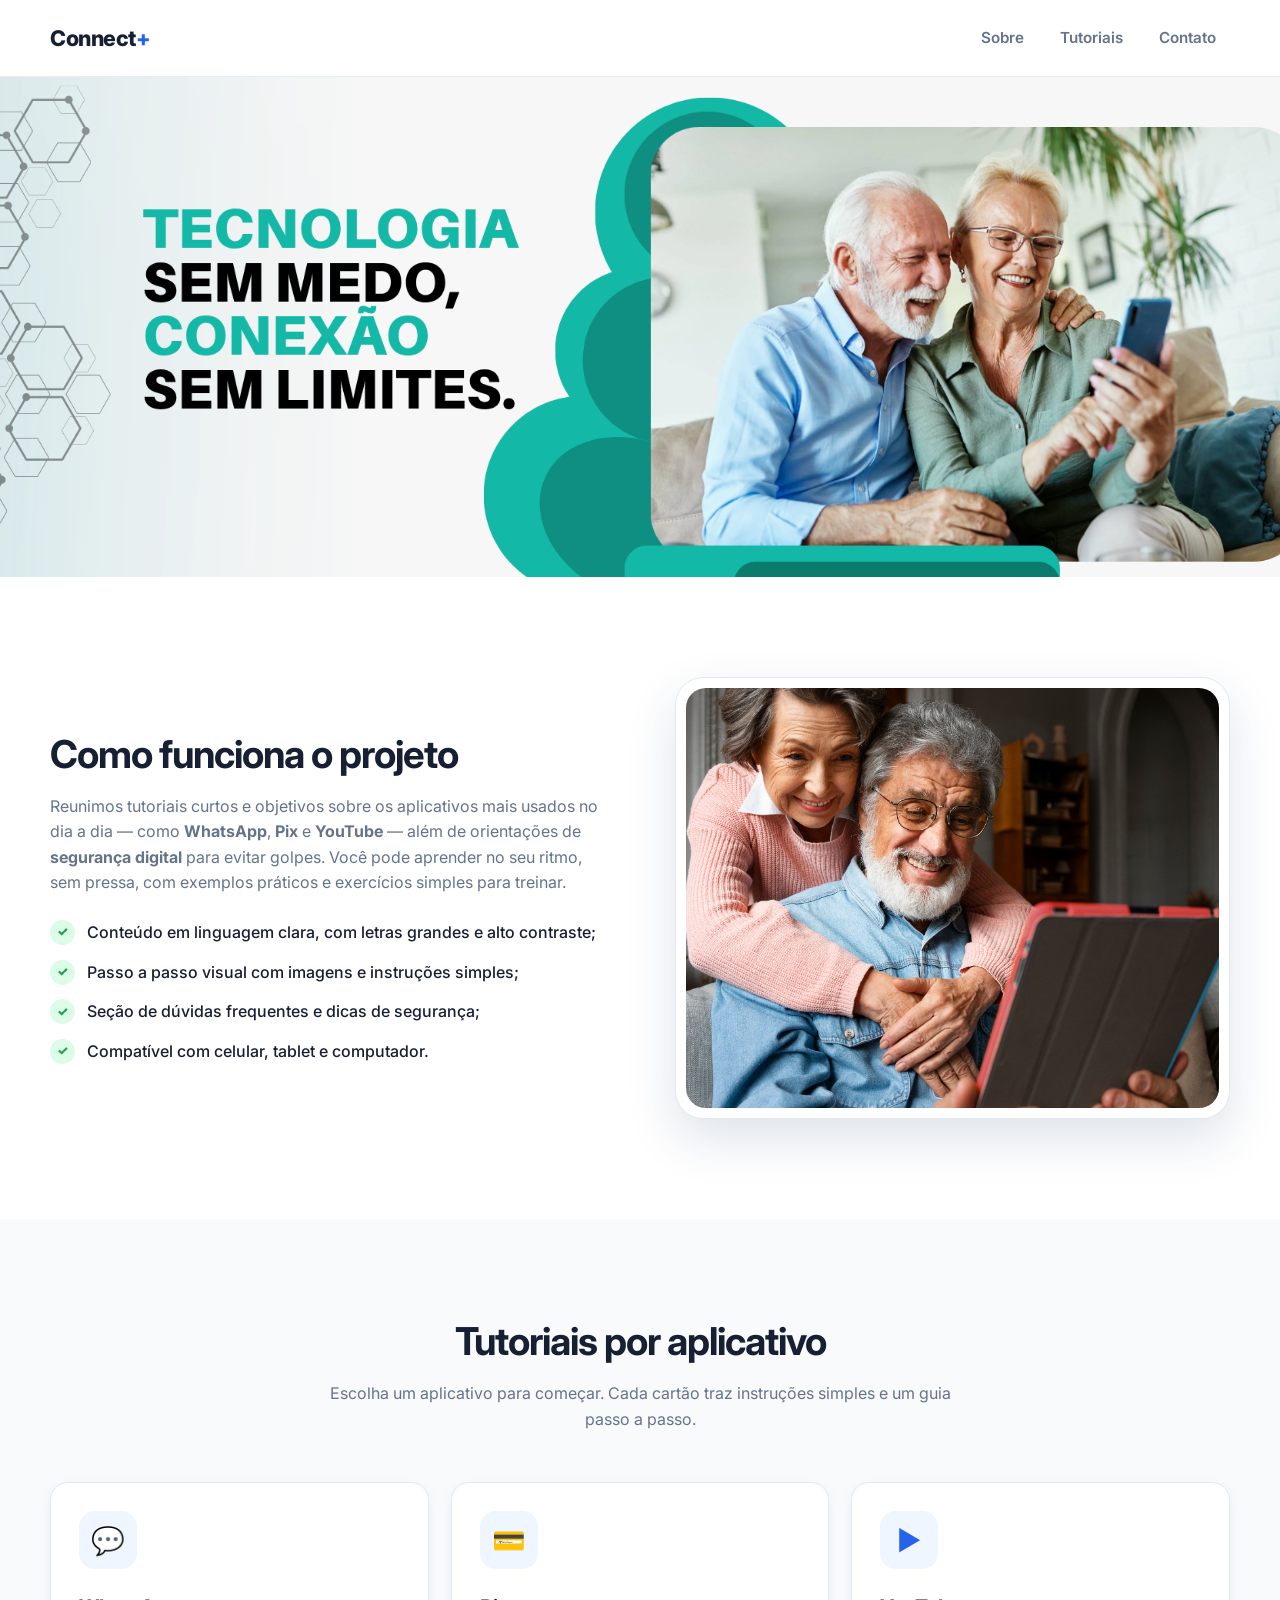
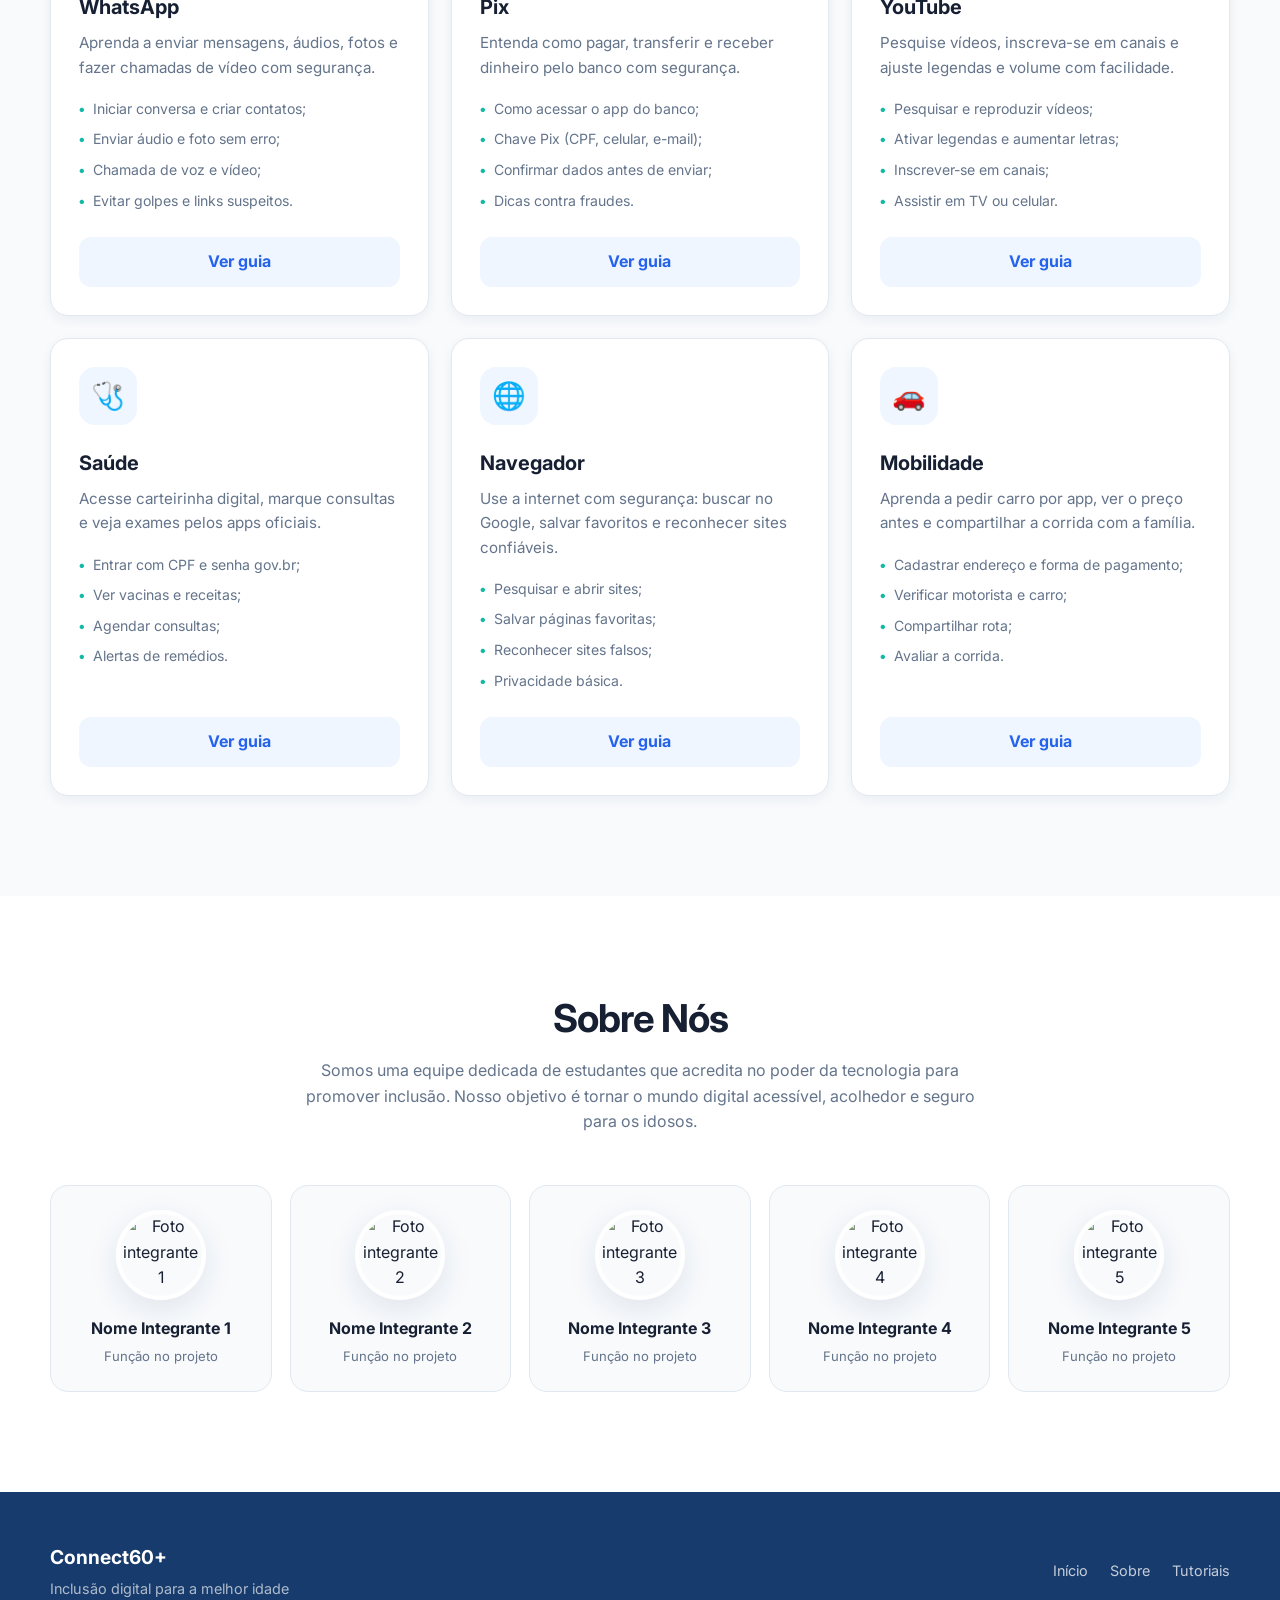
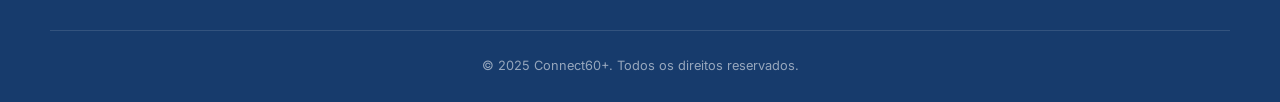
==== index.html @ a02b9f73 "salvandoooo" ====
<!DOCTYPE html>
<html lang="pt-br">
<head>
  <meta charset="utf-8" />
  <meta name="viewport" content="width=device-width, initial-scale=1" />
  <title>Connect+ | Inclusão para todos</title>
  <link rel="icon" href="IMG/logo.connect.svg" type="IMG/logo">
  <meta name="description" content="Connect60+ é uma plataforma de inclusão digital para idosos, com cursos e tutoriais simples sobre WhatsApp, Pix, YouTube, Saúde, Navegador e mais." />
  <link rel="preconnect" href="https://fonts.googleapis.com" />
  <link rel="preconnect" href="https://fonts.gstatic.com" crossorigin />
  <!-- Fonte legível e acolhedora -->
  <link href="https://fonts.googleapis.com/css2?family=Inter:wght@400;600;800&display=swap" rel="stylesheet" />
  <link rel="stylesheet" href="style.css" />
</head>
<body>
  <!-- Cabeçalho -->
  <header class="site-header" role="banner">
    <div class="container header__inner">
      <a class="brand" href="#" aria-label="Página inicial Connect+">
        <span class="brand__title">Connect<span class="brand__accent">+</span></span>
      </a>
      <nav class="nav" aria-label="principal">
        <ul class="nav__list">
          <li><a href="#sobre">Sobre</a></li>
          <li><a href="#cursos">Tutoriais</a></li>
          <li><a href="#contato">Contato</a></li>
        </ul>
      </nav>
    </div>
  </header>

  <!-- Hero / Título principal + subtítulo explicativo -->
  <section class="hero" id="inicio">

</section>

  <!-- Sobre / objetivo resumido -->
  <section class="about" id="sobre">
    <div class="container about__grid">
      <div class="about__text">
        <h2>Como funciona o projeto</h2>
        <p>
          Reunimos tutoriais curtos e objetivos sobre os aplicativos mais usados no dia a dia — como
          <strong>WhatsApp</strong>, <strong>Pix</strong> e <strong>YouTube</strong> — além de orientações de
          <strong>segurança digital</strong> para evitar golpes. Você pode aprender no seu ritmo, sem pressa,
          com exemplos práticos e exercícios simples para treinar.
        </p>
        <ul class="feature-list" role="list">
          <li>Conteúdo em linguagem clara, com letras grandes e alto contraste;</li>
          <li>Passo a passo visual com imagens e instruções simples;</li>
          <li>Seção de dúvidas frequentes e dicas de segurança;</li>
          <li>Compatível com celular, tablet e computador.</li>
        </ul>
      </div>

      <!-- Imagem de destaque (troque o src depois) -->
      <figure class="about__media">
        <img
          src="IMG/idosos.png"
          alt="Idosa sorrindo usando o celular, representando inclusão digital"
          width="640" height="420" loading="lazy"
        />
        <figcaption>Imagem ilustrativa.</figcaption>
      </figure>
    </div>
  </section>

  <!-- Cards de tutoriais -->
  <section class="cards" id="cursos" aria-labelledby="cards-title">
    <div class="container">
      <h2 id="cards-title">Tutoriais por aplicativo</h2>
      <p class="cards__intro">
        Escolha um aplicativo para começar. Cada cartão traz instruções simples e um guia passo a passo.
      </p>

      <div class="cards__grid">
        <!-- WhatsApp -->
        <article class="card" aria-labelledby="card-whats-title">
          <div class="card__icon" aria-hidden="true">💬</div>
          <h3 id="card-whats-title" class="card__title">WhatsApp</h3>
          <p class="card__text">
            Aprenda a enviar mensagens, áudios, fotos e fazer chamadas de vídeo com segurança.
          </p>
          <ul class="card__bullets" role="list">
            <li>Iniciar conversa e criar contatos;</li>
            <li>Enviar áudio e foto sem erro;</li>
            <li>Chamada de voz e vídeo;</li>
            <li>Evitar golpes e links suspeitos.</li>
          </ul>
          <a class="btn btn--card" href="tutoriais/whatsapp.html">Ver guia</a>
        </article>

        <!-- Pix -->
        <article class="card" aria-labelledby="card-pix-title">
          <div class="card__icon" aria-hidden="true">💳</div>
          <h3 id="card-pix-title" class="card__title">Pix</h3>
          <p class="card__text">
            Entenda como pagar, transferir e receber dinheiro pelo banco com segurança.
          </p>
          <ul class="card__bullets" role="list">
            <li>Como acessar o app do banco;</li>
            <li>Chave Pix (CPF, celular, e-mail);</li>
            <li>Confirmar dados antes de enviar;</li>
            <li>Dicas contra fraudes.</li>
          </ul>
          <a class="btn btn--card" href="tutoriais/pix.html">Ver guia</a>
        </article>

        <!-- YouTube -->
        <article class="card" aria-labelledby="card-yt-title">
          <div class="card__icon" aria-hidden="true">▶️</div>
          <h3 id="card-yt-title" class="card__title">YouTube</h3>
          <p class="card__text">
            Pesquise vídeos, inscreva-se em canais e ajuste legendas e volume com facilidade.
          </p>
          <ul class="card__bullets" role="list">
            <li>Pesquisar e reproduzir vídeos;</li>
            <li>Ativar legendas e aumentar letras;</li>
            <li>Inscrever-se em canais;</li>
            <li>Assistir em TV ou celular.</li>
          </ul>
          <a class="btn btn--card" href="tutoriais/youtube.html">Ver guia</a>
        </article>

        <!-- Saúde (ex.: app do SUS) -->
        <article class="card" aria-labelledby="card-saude-title">
          <div class="card__icon" aria-hidden="true">🩺</div>
          <h3 id="card-saude-title" class="card__title">Saúde</h3>
          <p class="card__text">
            Acesse carteirinha digital, marque consultas e veja exames pelos apps oficiais.
          </p>
          <ul class="card__bullets" role="list">
            <li>Entrar com CPF e senha gov.br;</li>
            <li>Ver vacinas e receitas;</li>
            <li>Agendar consultas;</li>
            <li>Alertas de remédios.</li>
          </ul>
          <a class="btn btn--card" href="tutoriais/saude.html">Ver guia</a>
        </article>

        <!-- Navegador (Chrome) -->
        <article class="card" aria-labelledby="card-web-title">
          <div class="card__icon" aria-hidden="true">🌐</div>
          <h3 id="card-web-title" class="card__title">Navegador</h3>
          <p class="card__text">
            Use a internet com segurança: buscar no Google, salvar favoritos e reconhecer sites confiáveis.
          </p>
          <ul class="card__bullets" role="list">
            <li>Pesquisar e abrir sites;</li>
            <li>Salvar páginas favoritas;</li>
            <li>Reconhecer sites falsos;</li>
            <li>Privacidade básica.</li>
          </ul>
          <a class="btn btn--card" href="tutoriais/navegador.html">Ver guia</a>
        </article>

        <!-- Uber / Mobilidade -->
        <article class="card" aria-labelledby="card-uber-title">
          <div class="card__icon" aria-hidden="true">🚗</div>
          <h3 id="card-uber-title" class="card__title">Mobilidade</h3>
          <p class="card__text">
            Aprenda a pedir carro por app, ver o preço antes e compartilhar a corrida com a família.
          </p>
          <ul class="card__bullets" role="list">
            <li>Cadastrar endereço e forma de pagamento;</li>
            <li>Verificar motorista e carro;</li>
            <li>Compartilhar rota;</li>
            <li>Avaliar a corrida.</li>
          </ul>
          <a class="btn btn--card" href="tutoriais/uber.html">Ver guia</a>
        </article>
      </div>
    </div>
  </section>
    <!-- Seção Sobre Nós -->
  <section class="team" id="sobre-nos" aria-labelledby="team-title">
    <div class="container">
      <h2 id="team-title">Sobre Nós</h2>
      <p class="team__intro">
        Somos uma equipe dedicada de estudantes que acredita no poder da tecnologia para promover inclusão. 
        Nosso objetivo é tornar o mundo digital acessível, acolhedor e seguro para os idosos.
      </p>

      <div class="team__grid">
        <!-- Card integrante 1 -->
        <article class="team-card">
          <div class="team-card__img">
            <img src="assets/integrante1.jpg" alt="Foto integrante 1" />
          </div>
          <h3 class="team-card__name">Nome Integrante 1</h3>
          <p class="team-card__role">Função no projeto</p>
        </article>

        <!-- Card integrante 2 -->
        <article class="team-card">
          <div class="team-card__img">
            <img src="assets/integrante2.jpg" alt="Foto integrante 2" />
          </div>
          <h3 class="team-card__name">Nome Integrante 2</h3>
          <p class="team-card__role">Função no projeto</p>
        </article>

        <!-- Card integrante 3 -->
        <article class="team-card">
          <div class="team-card__img">
            <img src="assets/integrante3.jpg" alt="Foto integrante 3" />
          </div>
          <h3 class="team-card__name">Nome Integrante 3</h3>
          <p class="team-card__role">Função no projeto</p>
        </article>

        <!-- Card integrante 4 -->
        <article class="team-card">
          <div class="team-card__img">
            <img src="assets/integrante4.jpg" alt="Foto integrante 4" />
          </div>
          <h3 class="team-card__name">Nome Integrante 4</h3>
          <p class="team-card__role">Função no projeto</p>
        </article>

        <!-- Card integrante 5 -->
        <article class="team-card">
          <div class="team-card__img">
            <img src="assets/integrante5.jpg" alt="Foto integrante 5" />
          </div>
          <h3 class="team-card__name">Nome Integrante 5</h3>
          <p class="team-card__role">Função no projeto</p>
        </article>
      </div>
    </div>
  </section>

  <!-- Rodapé -->
  <footer class="site-footer" id="contato">
    <div class="container footer__inner">
      <div class="footer__brand">
        <strong>Connect60+</strong>
        <span class="footer__tagline">Inclusão digital para a melhor idade</span>
      </div>
      <div class="footer__links">
        <a href="#inicio">Início</a>
        <a href="#sobre">Sobre</a>
        <a href="#cursos">Tutoriais</a>
      </div>
      <p class="footer__copy">© 2025 Connect60+. Todos os direitos reservados.</p>
    </div>
  </footer>
</body>
</html>
---- style.css ----
/* =========================================================
   CONNECT+ — IDENTIDADE VISUAL
   ========================================================= */

@import url('https://fonts.googleapis.com/css2?family=Inter:wght@400;500;600;700;800&display=swap');

:root {
    /* CORES DA MARCA */
    --primary: #2563EB;
    --primary-dark: #173B6C;
    --primary-light: #EFF6FF;

    --secondary: #14B8A6;
    --accent: #FBBF24;

    /* TEXTOS */
    --text: #172033;
    --text-light: #64748B;
    --text-white: #FFFFFF;

    /* FUNDOS */
    --background: #F8FAFC;
    --white: #FFFFFF;

    /* BORDAS */
    --border: #E2E8F0;

    /* EFEITOS */
    --shadow-sm: 0 4px 12px rgba(23, 59, 108, 0.06);
    --shadow: 0 10px 30px rgba(23, 59, 108, 0.10);
    --shadow-lg: 0 20px 50px rgba(23, 59, 108, 0.14);

    /* ARREDONDAMENTO */
    --radius-sm: 10px;
    --radius: 18px;
    --radius-lg: 28px;

    --container: 1180px;
}

/* =========================================================
   RESET
   ========================================================= */

* {
    margin: 0;
    padding: 0;
    box-sizing: border-box;
}

html {
    scroll-behavior: smooth;
}

body {
    font-family: "Inter", sans-serif;
    background: var(--background);
    color: var(--text);
    line-height: 1.6;
}

img {
    max-width: 100%;
    display: block;
}

a {
    text-decoration: none;
    color: inherit;
}

button,
a {
    -webkit-tap-highlight-color: transparent;
}

.container {
    width: min(100% - 40px, var(--container));
    margin-inline: auto;
}

/* =========================================================
   HEADER
   ========================================================= */

.site-header {
    position: sticky;
    top: 0;
    z-index: 100;

    background: rgba(255, 255, 255, 0.92);
    backdrop-filter: blur(14px);

    border-bottom: 1px solid rgba(226, 232, 240, 0.8);
}

.header__inner {
    min-height: 76px;

    display: flex;
    align-items: center;
    justify-content: space-between;

    gap: 30px;
}

/* LOGO */

.brand {
    display: flex;
    align-items: center;
    gap: 10px;
}

.brand__icon {
    width: 42px;
    height: 42px;

    display: grid;
    place-items: center;

    border-radius: 12px;

    background: var(--primary);
    color: white;

    font-size: 24px;
    font-weight: 800;

    box-shadow: 0 6px 16px rgba(37, 99, 235, 0.25);
}

.brand__title {
    font-size: 1.35rem;
    font-weight: 800;
    letter-spacing: -0.5px;
}

.brand__accent {
    color: var(--primary);
}

/* NAV */

.nav__list {
    display: flex;
    align-items: center;
    gap: 8px;

    list-style: none;
}

.nav__list a {
    display: block;

    padding: 9px 14px;

    border-radius: 10px;

    color: var(--text-light);

    font-size: 0.95rem;
    font-weight: 600;

    transition: 0.2s ease;
}

.nav__list a:hover {
    color: var(--primary);
    background: var(--primary-light);
}

/* =========================================================
   HERO
   ========================================================= */

.hero {
    width: 100%;
    min-height: 500px;

    background-image: url("IMG/banner.png");
    background-size: cover;
    background-position: center;
    background-repeat: no-repeat;

    display: flex;
    align-items: center;
}


/* =========================================================
   BOTÕES
   ========================================================= */

.btn {
    display: inline-flex;
    align-items: center;
    justify-content: center;

    min-height: 50px;

    padding: 0 22px;

    border-radius: 12px;

    font-weight: 700;

    transition: 0.2s ease;
}

.btn--primary {
    background: var(--primary);
    color: white;

    box-shadow: 0 8px 18px rgba(37, 99, 235, 0.22);
}

.btn--primary:hover {
    background: #1D4ED8;

    transform: translateY(-2px);

    box-shadow: 0 12px 24px rgba(37, 99, 235, 0.28);
}

.btn--ghost {
    background: white;

    color: var(--primary);

    border: 1px solid var(--border);
}

.btn--ghost:hover {
    border-color: var(--primary);

    background: var(--primary-light);
}

/* =========================================================
   SOBRE
   ========================================================= */

.about {
    padding: 100px 0;
    background: white;
}

.about__grid {
    display: grid;

    grid-template-columns: 1fr 1fr;

    gap: 70px;

    align-items: center;
}

.about__text h2,
.cards h2,
.team h2 {
    font-size: clamp(1.9rem, 3vw, 2.7rem);

    line-height: 1.15;

    letter-spacing: -1px;

    margin-bottom: 18px;
}

.about__text p {
    color: var(--text-light);

    font-size: 1rem;

    margin-bottom: 24px;
}

.feature-list {
    list-style: none;

    display: grid;

    gap: 14px;
}

.feature-list li {
    display: flex;
    align-items: flex-start;
    gap: 12px;

    color: var(--text);

    font-weight: 500;
}

.feature-list li::before {
    content: "✓";

    flex-shrink: 0;

    width: 25px;
    height: 25px;

    display: grid;
    place-items: center;

    border-radius: 50%;

    background: #DCFCE7;
    color: #16A34A;

    font-size: 0.8rem;
    font-weight: 800;
}

/* IMAGEM */

.about__media {
    position: relative;

    padding: 10px;

    background: white;

    border: 1px solid var(--border);

    border-radius: var(--radius-lg);

    box-shadow: var(--shadow-lg);
}

.about__media img {
    width: 100%;

    aspect-ratio: 4 / 3;

    object-fit: cover;

    border-radius: 20px;
}

.about__media figcaption {
    display: none;
}

/* =========================================================
   TUTORIAIS
   ========================================================= */

.cards {
    padding: 100px 0;

    background: var(--background);
}

.cards > .container > h2 {
    text-align: center;
}

.cards__intro {
    max-width: 650px;

    margin: 0 auto 50px;

    text-align: center;

    color: var(--text-light);
}

/* GRID */

.cards__grid {
    display: grid;

    grid-template-columns: repeat(3, 1fr);

    gap: 22px;
}

/* CARD */

.card {
    position: relative;

    display: flex;
    flex-direction: column;

    padding: 28px;

    min-height: 350px;

    background: white;

    border: 1px solid var(--border);

    border-radius: var(--radius);

    box-shadow: var(--shadow-sm);

    transition: 0.25s ease;
}

.card:hover {
    transform: translateY(-6px);

    box-shadow: var(--shadow);
}

/* ÍCONE */

.card__icon {
    width: 58px;
    height: 58px;

    display: grid;
    place-items: center;

    margin-bottom: 22px;

    border-radius: 16px;

    background: var(--primary-light);

    color: var(--primary);

    font-size: 27px;
}

/* TÍTULO */

.card__title {
    margin-bottom: 8px;

    font-size: 1.25rem;
}

/* TEXTO */

.card__text {
    color: var(--text-light);

    font-size: 0.95rem;

    margin-bottom: 18px;
}

/* LISTA */

.card__bullets {
    list-style: none;

    display: grid;

    gap: 8px;

    margin-bottom: 25px;

    color: var(--text-light);

    font-size: 0.88rem;
}

.card__bullets li::before {
    content: "•";

    color: var(--secondary);

    font-weight: 900;

    margin-right: 8px;
}

/* BOTÃO CARD */

.btn--card {
    margin-top: auto;

    width: 100%;

    background: var(--primary-light);

    color: var(--primary);

    border: 1px solid transparent;
}

.btn--card:hover {
    background: var(--primary);

    color: white;
}

/* =========================================================
   SOBRE NÓS
   ========================================================= */

.team {
    padding: 100px 0;

    background: white;
}

.team h2 {
    text-align: center;
}

.team__intro {
    max-width: 700px;

    margin: 0 auto 50px;

    text-align: center;

    color: var(--text-light);
}

.team__grid {
    display: grid;

    grid-template-columns: repeat(5, 1fr);

    gap: 18px;
}

.team-card {
    padding: 24px 16px;

    text-align: center;

    background: var(--background);

    border: 1px solid var(--border);

    border-radius: var(--radius);

    transition: 0.2s ease;
}

.team-card:hover {
    transform: translateY(-4px);

    background: white;

    box-shadow: var(--shadow);
}

.team-card__img {
    width: 90px;
    height: 90px;

    margin: 0 auto 16px;

    border-radius: 50%;

    overflow: hidden;

    border: 4px solid white;

    box-shadow: var(--shadow);
}

.team-card__img img {
    width: 100%;
    height: 100%;

    object-fit: cover;
}

.team-card__name {
    font-size: 1rem;

    margin-bottom: 4px;
}

.team-card__role {
    color: var(--text-light);

    font-size: 0.82rem;
}

/* =========================================================
   FOOTER
   ========================================================= */

.site-footer {
    background: var(--primary-dark);

    color: white;

    padding: 50px 0 25px;
}

.footer__inner {
    display: grid;

    grid-template-columns: 1fr auto;

    gap: 30px;
}

.footer__brand {
    font-size: 1.2rem;
}

.footer__tagline {
    display: block;

    margin-top: 5px;

    color: rgba(255,255,255,0.65);

    font-size: 0.9rem;
}

.footer__links {
    display: flex;

    gap: 22px;

    align-items: center;
}

.footer__links a {
    color: rgba(255,255,255,0.75);

    font-size: 0.9rem;

    transition: 0.2s;
}

.footer__links a:hover {
    color: white;
}

.footer__copy {
    grid-column: 1 / -1;

    padding-top: 25px;

    border-top: 1px solid rgba(255,255,255,0.12);

    text-align: center;

    color: rgba(255,255,255,0.55);

    font-size: 0.8rem;
}

/* =========================================================
   RESPONSIVIDADE
   ========================================================= */

@media (max-width: 900px) {

    .cards__grid {
        grid-template-columns: repeat(2, 1fr);
    }

    .team__grid {
        grid-template-columns: repeat(3, 1fr);
    }

    .about__grid {
        grid-template-columns: 1fr;

        gap: 40px;
    }
}

@media (max-width: 650px) {

    .container {
        width: min(100% - 28px, var(--container));
    }

    .header__inner {
        min-height: 68px;
    }

    .nav__list {
        gap: 0;
    }

    .nav__list a {
        padding: 8px;
        font-size: 0.8rem;
    }

    .hero {
        padding: 70px 0 80px;
    }

    .hero__title {
        font-size: 2.5rem;
        letter-spacing: -1.5px;
    }

    .hero__subtitle {
        font-size: 1rem;
    }

    .cards__grid {
        grid-template-columns: 1fr;
    }

    .team__grid {
        grid-template-columns: repeat(2, 1fr);
    }

    .footer__inner {
        grid-template-columns: 1fr;

        text-align: center;
    }

    .footer__links {
        justify-content: center;
    }
}

@media (max-width: 420px) {

    .brand__title {
        font-size: 1.1rem;
    }

    .brand__icon {
        width: 36px;
        height: 36px;
    }

    .nav__list a {
        padding-inline: 5px;
    }

    .hero__title {
        font-size: 2.15rem;
    }

    .hero__cta {
        flex-direction: column;
    }

    .btn {
        width: 100%;
    }
}
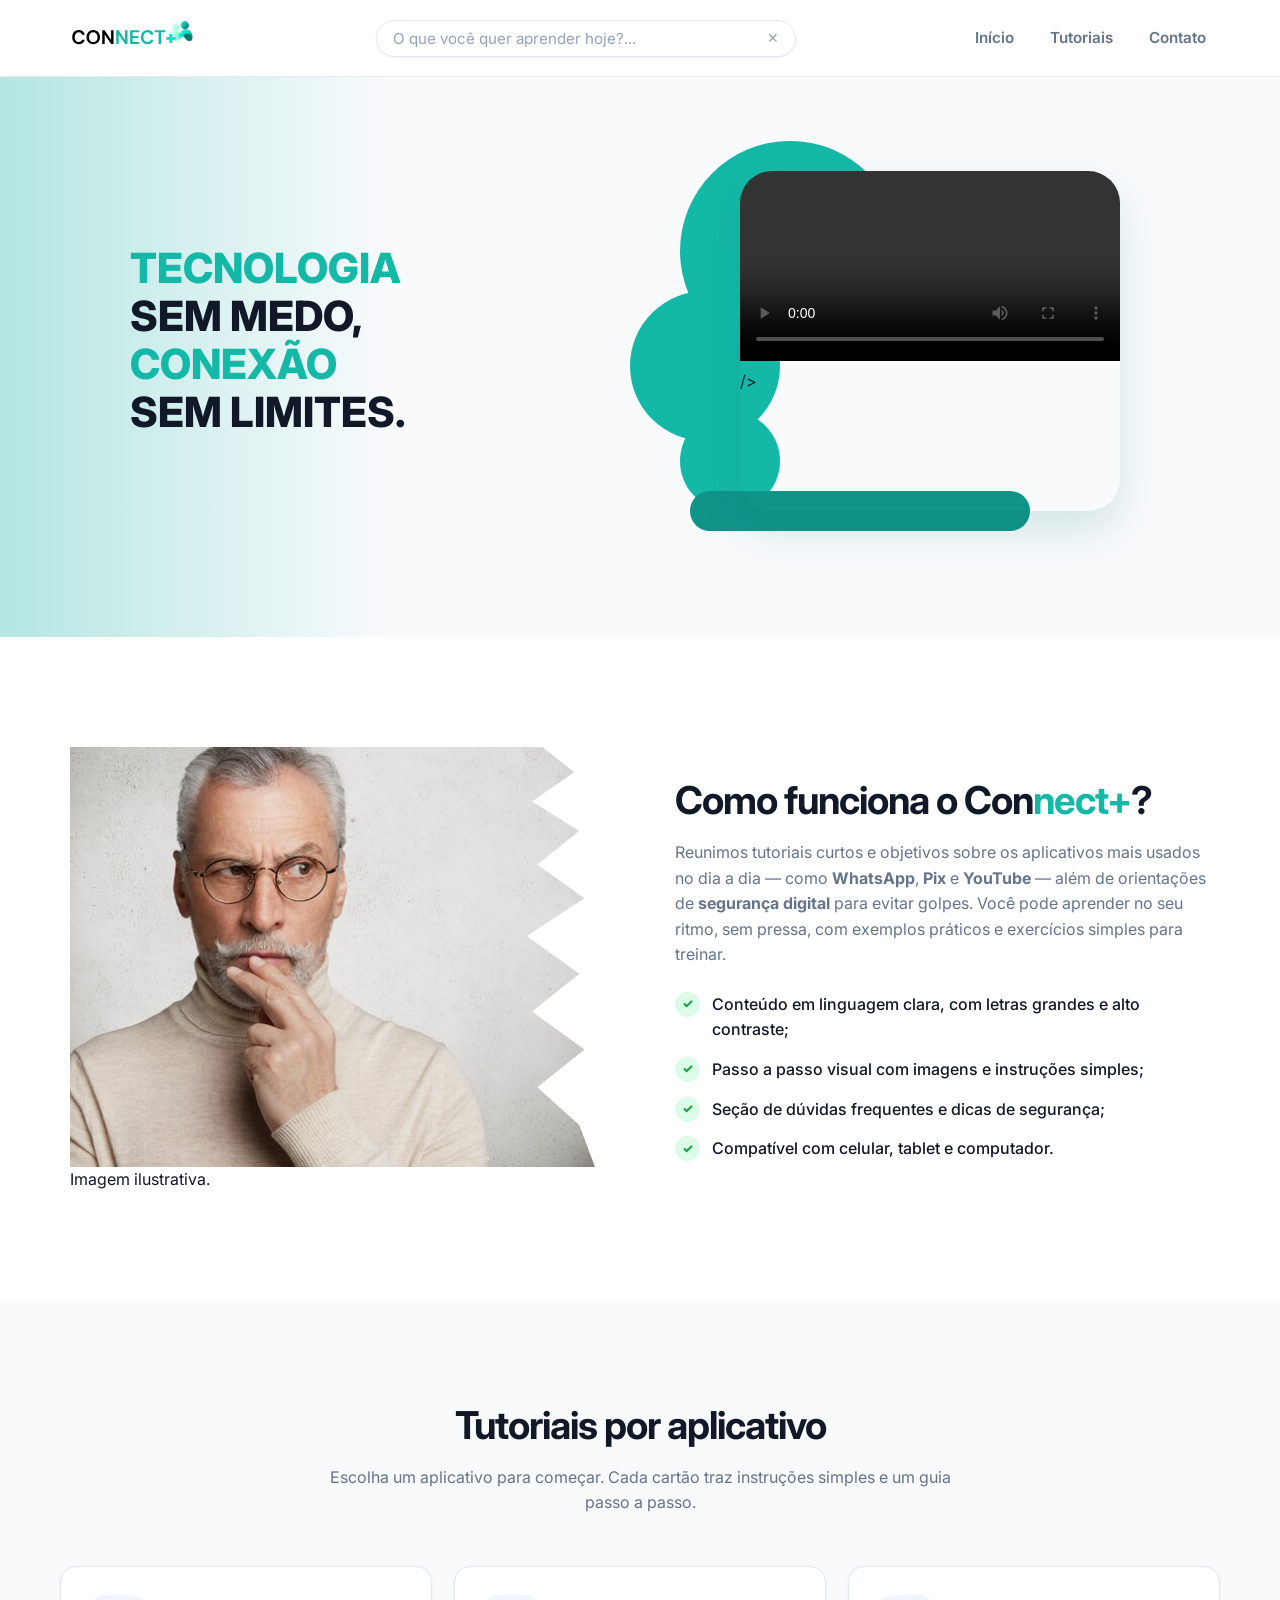
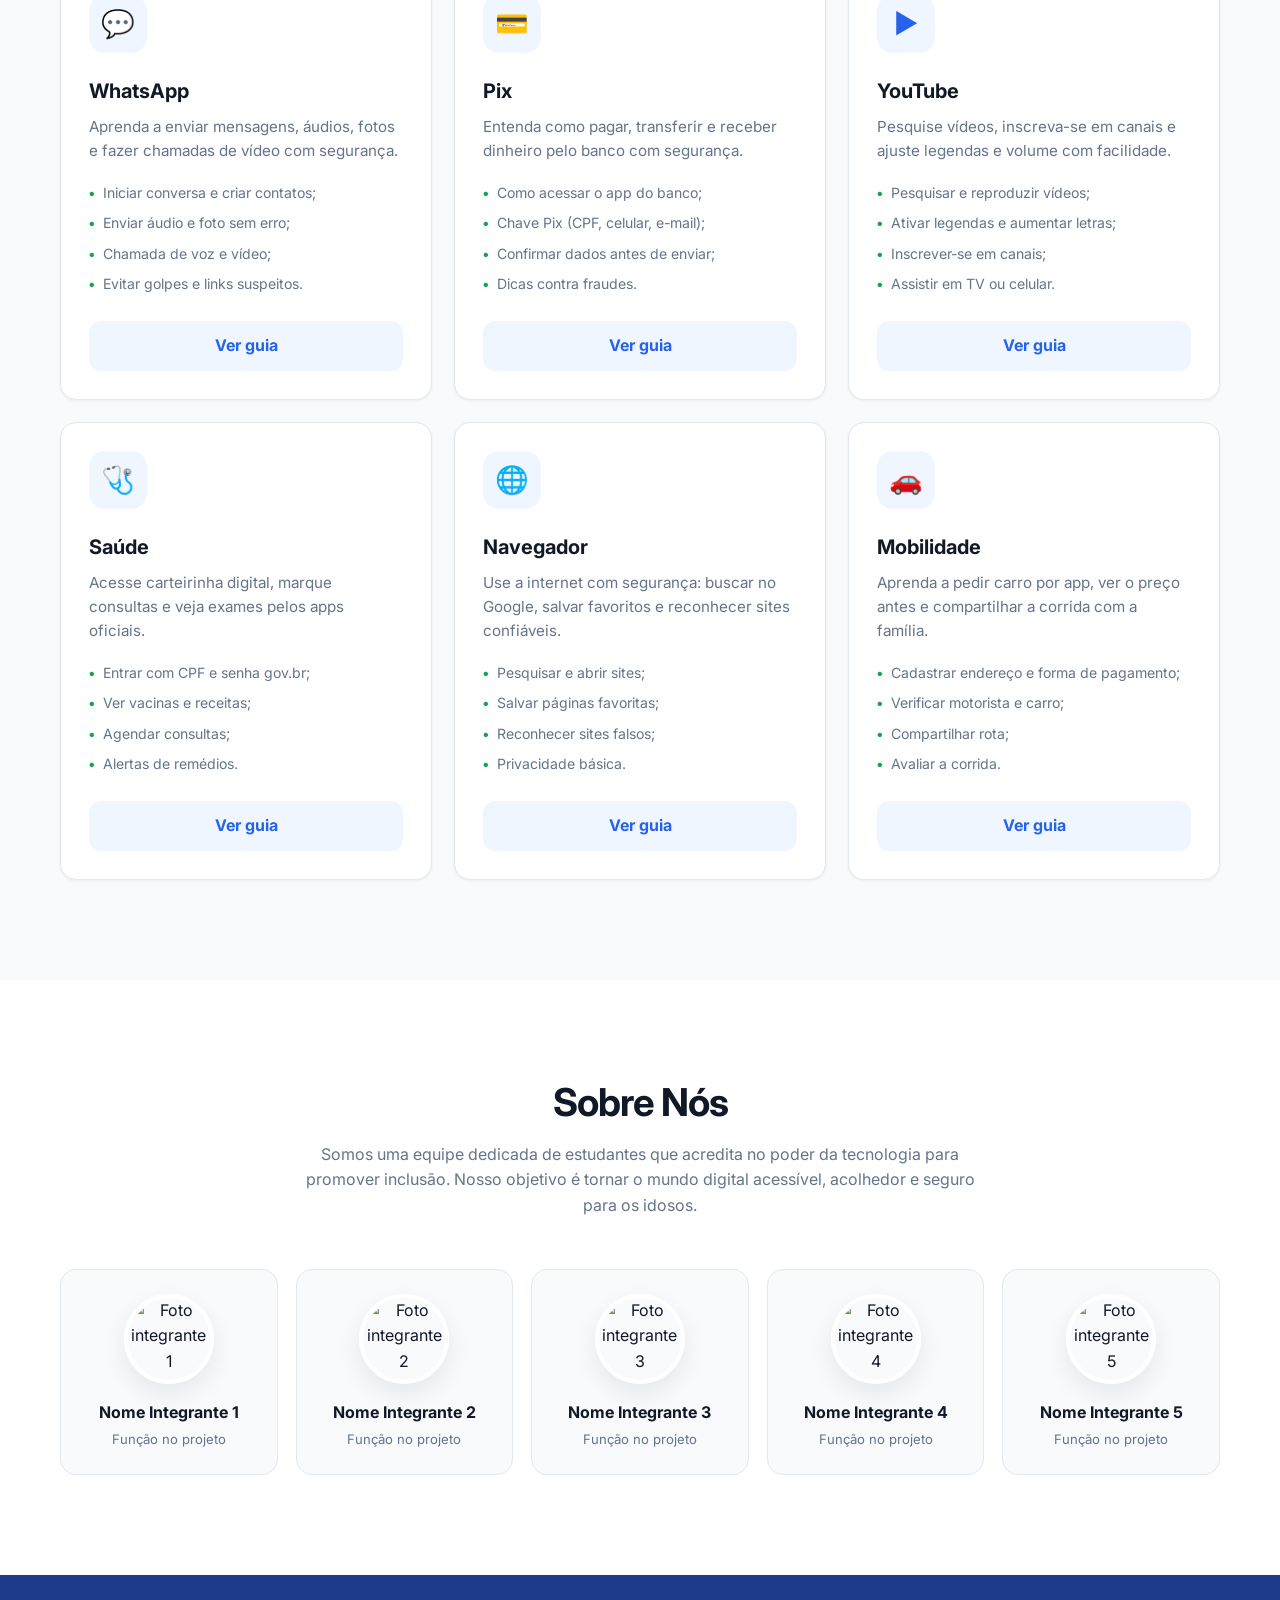
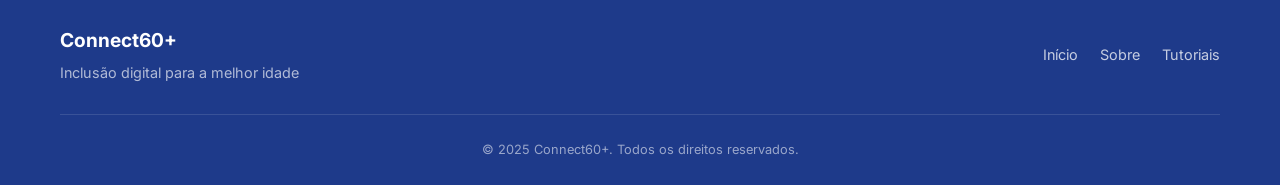
==== commit 4c4dbd9a: "editando projeto" ====
--- a/index.html
+++ b/index.html
@@ -16,12 +16,24 @@
   <!-- Cabeçalho -->
   <header class="site-header" role="banner">
     <div class="container header__inner">
+
       <a class="brand" href="#" aria-label="Página inicial Connect+">
-        <span class="brand__title">Connect<span class="brand__accent">+</span></span>
-      </a>
+        <img src="IMG/logotipo.connect.svg" alt="Connect+" class="brand__logo" />
+        </a>
+
+      <form class="search" role="search" action="#" onsubmit="return false;">
+        <input
+          type="search"
+          class="search__input"
+          placeholder="O que você quer aprender hoje?..."
+          aria-label="O que você quer aprender hoje?"
+        />
+        <button type="submit" class="search__clear" aria-label="Limpar busca">✕</button>
+      </form>
+
       <nav class="nav" aria-label="principal">
         <ul class="nav__list">
-          <li><a href="#sobre">Sobre</a></li>
+          <li><a href="#inicio">Início</a></li>
           <li><a href="#cursos">Tutoriais</a></li>
           <li><a href="#contato">Contato</a></li>
         </ul>
@@ -31,14 +43,37 @@
 
   <!-- Hero / Título principal + subtítulo explicativo -->
   <section class="hero" id="inicio">
-
-</section>
+    <div class="container hero__inner">
+      <div class="hero__text">
+        <h1 class="hero__title">
+          <span class="hero__highlight">TECNOLOGIA</span><br />
+          SEM MEDO,<br />
+          <span class="hero__highlight">CONEXÃO</span><br />
+          SEM LIMITES.
+        </h1>
+      </div>
+
+      <div class="hero__media">
+        <div class="hero__blob hero__blob--1" aria-hidden="true"></div>
+        <div class="hero__blob hero__blob--2" aria-hidden="true"></div>
+        <div class="hero__blob hero__blob--3" aria-hidden="true"></div>
+        <div class="hero__bar" aria-hidden="true"></div>
+
+        <figure class="hero__frame">
+          <video controls width="100%">
+            <source src="VIDEO/video.senhora.mp4" type="video/mp4">
+          </video>
+          />
+        </figure>
+      </div>
+    </div>
+  </section>
 
   <!-- Sobre / objetivo resumido -->
   <section class="about" id="sobre">
     <div class="container about__grid">
       <div class="about__text">
-        <h2>Como funciona o projeto</h2>
+        <h2>Como funciona o Con<span class="about__highlight">nect+</span>?</h2>
         <p>
           Reunimos tutoriais curtos e objetivos sobre os aplicativos mais usados no dia a dia — como
           <strong>WhatsApp</strong>, <strong>Pix</strong> e <strong>YouTube</strong> — além de orientações de
@@ -53,10 +88,11 @@
         </ul>
       </div>
 
-      <!-- Imagem de destaque (troque o src depois) -->
+      <!-- Imagem de destaque  -->
       <figure class="about__media">
+        <span class="about__media-bar" aria-hidden="true"></span>
         <img
-          src="IMG/idosos.png"
+          src="IMG/pensativo.png"
           alt="Idosa sorrindo usando o celular, representando inclusão digital"
           width="640" height="420" loading="lazy"
         />
@@ -246,4 +282,4 @@
     </div>
   </footer>
 </body>
-</html>
+</html>
--- a/style.css
+++ b/style.css
@@ -1,41 +1,34 @@
 /* =========================================================
-   CONNECT+ — IDENTIDADE VISUAL
-   ========================================================= */
-
-@import url('https://fonts.googleapis.com/css2?family=Inter:wght@400;500;600;700;800&display=swap');
+   VARIÁVEIS GLOBAIS
+   ========================================================= */
 
 :root {
-    /* CORES DA MARCA */
-    --primary: #2563EB;
-    --primary-dark: #173B6C;
-    --primary-light: #EFF6FF;
-
-    --secondary: #14B8A6;
-    --accent: #FBBF24;
-
-    /* TEXTOS */
-    --text: #172033;
-    --text-light: #64748B;
-    --text-white: #FFFFFF;
-
-    /* FUNDOS */
-    --background: #F8FAFC;
-    --white: #FFFFFF;
-
-    /* BORDAS */
-    --border: #E2E8F0;
-
-    /* EFEITOS */
-    --shadow-sm: 0 4px 12px rgba(23, 59, 108, 0.06);
-    --shadow: 0 10px 30px rgba(23, 59, 108, 0.10);
-    --shadow-lg: 0 20px 50px rgba(23, 59, 108, 0.14);
-
-    /* ARREDONDAMENTO */
-    --radius-sm: 10px;
-    --radius: 18px;
-    --radius-lg: 28px;
-
-    --container: 1180px;
+  /* Paleta principal do site (usada em botões, cards, footer) */
+  --primary: #2563eb;
+  --primary-light: #eff6ff;
+  --primary-dark: #1e3a8a;
+  --secondary: #16a34a;
+
+  /* Paleta do bloco hero (verde/teal do novo design) */
+  --teal: #14b8a6;
+  --teal-dark: #0f9488;
+  --teal-darker: #0c7a72;
+
+  /* Neutros e texto */
+  --background: #f8fafc;
+  --text: #111827;
+  --text-light: #64748b;
+  --border: #e2e8f0;
+
+  /* Layout */
+  --container: 1160px;
+  --radius: 16px;
+  --radius-lg: 24px;
+
+  /* Sombras */
+  --shadow-sm: 0 1px 3px rgba(0, 0, 0, 0.06);
+  --shadow: 0 10px 24px rgba(15, 23, 42, 0.08);
+  --shadow-lg: 0 24px 48px rgba(15, 23, 42, 0.12);
 }
 
 /* =========================================================
@@ -43,40 +36,40 @@
    ========================================================= */
 
 * {
-    margin: 0;
-    padding: 0;
-    box-sizing: border-box;
+  margin: 0;
+  padding: 0;
+  box-sizing: border-box;
 }
 
 html {
-    scroll-behavior: smooth;
+  scroll-behavior: smooth;
 }
 
 body {
-    font-family: "Inter", sans-serif;
-    background: var(--background);
-    color: var(--text);
-    line-height: 1.6;
+  font-family: "Inter", sans-serif;
+  background: var(--background);
+  color: var(--text);
+  line-height: 1.6;
 }
 
 img {
-    max-width: 100%;
-    display: block;
+  max-width: 100%;
+  display: block;
 }
 
 a {
-    text-decoration: none;
-    color: inherit;
+  text-decoration: none;
+  color: inherit;
 }
 
 button,
 a {
-    -webkit-tap-highlight-color: transparent;
+  -webkit-tap-highlight-color: transparent;
 }
 
 .container {
-    width: min(100% - 40px, var(--container));
-    margin-inline: auto;
+  width: min(100% - 40px, var(--container));
+  margin-inline: auto;
 }
 
 /* =========================================================
@@ -84,90 +77,106 @@
    ========================================================= */
 
 .site-header {
-    position: sticky;
-    top: 0;
-    z-index: 100;
-
-    background: rgba(255, 255, 255, 0.92);
-    backdrop-filter: blur(14px);
-
-    border-bottom: 1px solid rgba(226, 232, 240, 0.8);
+  position: sticky;
+  top: 0;
+  z-index: 100;
+
+  background: rgba(255, 255, 255, 0.92);
+  backdrop-filter: blur(14px);
+
+  border-bottom: 1px solid rgba(226, 232, 240, 0.8);
 }
 
 .header__inner {
-    min-height: 76px;
-
-    display: flex;
-    align-items: center;
-    justify-content: space-between;
-
-    gap: 30px;
+  height: 76px;
+  display: flex;
+  align-items: center;
+  justify-content: space-between;
+  gap: 24px;
 }
 
 /* LOGO */
 
 .brand {
-    display: flex;
-    align-items: center;
-    gap: 10px;
-}
-
-.brand__icon {
-    width: 42px;
-    height: 42px;
-
-    display: grid;
-    place-items: center;
-
-    border-radius: 12px;
-
-    background: var(--primary);
-    color: white;
-
-    font-size: 24px;
-    font-weight: 800;
-
-    box-shadow: 0 6px 16px rgba(37, 99, 235, 0.25);
-}
-
-.brand__title {
-    font-size: 1.35rem;
-    font-weight: 800;
-    letter-spacing: -0.5px;
-}
-
-.brand__accent {
-    color: var(--primary);
+  display: flex;
+  align-items: center;
+  gap: 10px;
+}
+
+.brand__logo {
+  height: 100;   /* ocupa a altura da navbar */
+  max-height: 150px; /* ajuste esse valor pro tamanho que quiser */
+  width: auto;
+}
+
+
+/* BUSCA (header) */
+
+.search {
+  display: flex;
+  align-items: center;
+  flex: 1;
+  max-width: 420px;
+
+  background: #fff;
+  border: 1px solid var(--border);
+  border-radius: 999px;
+  padding: 8px 16px;
+  box-shadow: var(--shadow-sm);
+}
+
+.search__input {
+  flex: 1;
+  border: none;
+  outline: none;
+  font-family: inherit;
+  font-size: 0.95rem;
+  color: var(--text);
+  background: transparent;
+}
+
+.search__input::placeholder {
+  color: #94a3b8;
+}
+
+.search__clear {
+  border: none;
+  background: transparent;
+  color: #94a3b8;
+  cursor: pointer;
+  font-size: 0.9rem;
+  line-height: 1;
+  padding: 0 0 0 8px;
 }
 
 /* NAV */
 
 .nav__list {
-    display: flex;
-    align-items: center;
-    gap: 8px;
-
-    list-style: none;
+  display: flex;
+  align-items: center;
+  gap: 8px;
+
+  list-style: none;
 }
 
 .nav__list a {
-    display: block;
-
-    padding: 9px 14px;
-
-    border-radius: 10px;
-
-    color: var(--text-light);
-
-    font-size: 0.95rem;
-    font-weight: 600;
-
-    transition: 0.2s ease;
+  display: block;
+
+  padding: 9px 14px;
+
+  border-radius: 10px;
+
+  color: var(--text-light);
+
+  font-size: 0.95rem;
+  font-weight: 600;
+
+  transition: 0.2s ease;
 }
 
 .nav__list a:hover {
-    color: var(--primary);
-    background: var(--primary-light);
+  color: var(--teal);
+  background: rgba(20, 184, 166, 0.1);
 }
 
 /* =========================================================
@@ -175,66 +184,161 @@
    ========================================================= */
 
 .hero {
-    width: 100%;
-    min-height: 500px;
-
-    background-image: url("IMG/banner.png");
-    background-size: cover;
-    background-position: center;
-    background-repeat: no-repeat;
-
-    display: flex;
-    align-items: center;
-}
-
+  padding: 64px 0 96px;
+  overflow: hidden;
+  background: linear-gradient(
+    to right,
+    rgba(20, 184, 166, 0.30) 0%,
+    rgba(20, 184, 166, 0) 30%
+  );
+}
+
+.hero__inner {
+  display: flex;
+  align-items: center;
+  justify-content: space-between;
+  gap: 40px;
+  flex-wrap: wrap;
+}
+
+.hero__title {
+  font-size: 2.6rem;
+  line-height: 1.15;
+  font-weight: 800;
+  color: var(--text);
+  margin: 0;
+  padding-left: 70px;
+}
+
+.hero__highlight {
+  color: var(--teal);
+}
+
+/* Bloco com a imagem + formas orgânicas atrás */
+
+.hero__media {
+  position:relative;
+  width: 460px;
+  max-width: 100%;
+  height: 400px;
+  flex-shrink: 0;
+  margin-right: 100px;
+}
+
+/* "Nuvem" de círculos verdes atrás da foto */
+
+.hero__blob {
+  position: absolute;
+  border-radius: 50%;
+  background: var(--teal);
+  z-index: 1;
+}
+
+.hero__blob--1 {
+  width: 220px;
+  height: 220px;
+  top: 0;
+  left: 20px;
+}
+
+.hero__blob--2 {
+  width: 150px;
+  height: 150px;
+  top: 150px;
+  left: -30px;
+}
+
+.hero__blob--3 {
+  width: 100px;
+  height: 100px;
+  top: 270px;
+  left: 20px;
+}
+
+/* Barra/pílula verde na base, atrás da foto */
+
+.hero__bar {
+  position: absolute;
+  left: 30px;
+  bottom: 10px;
+  width: 340px;
+  max-width: 90%;
+  height: 40px;
+  background: var(--teal-dark);
+  border-radius: 999px;
+  z-index: 1;
+}
+
+/* Foto em destaque, por cima das formas */
+
+.hero__frame {
+  position: absolute;
+  right: 0;
+  top: 30px;
+  width: 380px;
+  max-width: 90%;
+  height: 340px;
+  margin: 0;
+  border-radius: 32px;
+  overflow: hidden;
+  z-index: 2;
+  box-shadow: 0 20px 40px rgba(15, 118, 110, 0.15);
+}
+
+.hero__frame img {
+  width: 100%;
+  height: 100%;
+  object-fit: cover;
+  display: block;
+}
 
 /* =========================================================
    BOTÕES
    ========================================================= */
 
 .btn {
-    display: inline-flex;
-    align-items: center;
-    justify-content: center;
-
-    min-height: 50px;
-
-    padding: 0 22px;
-
-    border-radius: 12px;
-
-    font-weight: 700;
-
-    transition: 0.2s ease;
+  display: inline-flex;
+  align-items: center;
+  justify-content: center;
+
+  min-height: 50px;
+
+  padding: 0 22px;
+
+  border-radius: 12px;
+
+  font-weight: 700;
+
+  transition: 0.2s ease;
 }
 
 .btn--primary {
-    background: var(--primary);
-    color: white;
-
-    box-shadow: 0 8px 18px rgba(37, 99, 235, 0.22);
+  background: var(--primary);
+  color: white;
+
+  box-shadow: 0 8px 18px rgba(37, 99, 235, 0.22);
 }
 
 .btn--primary:hover {
-    background: #1D4ED8;
-
-    transform: translateY(-2px);
-
-    box-shadow: 0 12px 24px rgba(37, 99, 235, 0.28);
+  background: #1d4ed8;
+
+  transform: translateY(-2px);
+
+  box-shadow: 0 12px 24px rgba(37, 99, 235, 0.28);
 }
 
 .btn--ghost {
-    background: white;
-
-    color: var(--primary);
-
-    border: 1px solid var(--border);
+  background: white;
+
+  color: var(--primary);
+
+  border: 1px solid var(--border);
 }
 
 .btn--ghost:hover {
-    border-color: var(--primary);
-
-    background: var(--primary-light);
+  border-color: var(--primary);
+
+  background: var(--primary-light);
 }
 
 /* =========================================================
@@ -242,507 +346,510 @@
    ========================================================= */
 
 .about {
-    padding: 100px 0;
-    background: white;
+  padding: 100px 0;
+  background: white;
 }
 
 .about__grid {
-    display: grid;
-
-    grid-template-columns: 1fr 1fr;
-
-    gap: 70px;
-
-    align-items: center;
+  display: grid;
+
+  grid-template-columns: 1fr 1fr;
+
+  gap: 70px;
+
+  align-items: center;
 }
 
 .about__text h2,
 .cards h2,
 .team h2 {
-    font-size: clamp(1.9rem, 3vw, 2.7rem);
-
-    line-height: 1.15;
-
-    letter-spacing: -1px;
-
-    margin-bottom: 18px;
+  font-size: clamp(1.9rem, 3vw, 2.7rem);
+
+  line-height: 1.15;
+
+  letter-spacing: -1px;
+
+  margin-bottom: 18px;
 }
 
 .about__text p {
-    color: var(--text-light);
-
-    font-size: 1rem;
-
-    margin-bottom: 24px;
+  color: var(--text-light);
+
+  font-size: 1rem;
+
+  margin-bottom: 24px;
 }
 
 .feature-list {
-    list-style: none;
-
-    display: grid;
-
-    gap: 14px;
+  list-style: none;
+
+  display: grid;
+
+  gap: 14px;
 }
 
 .feature-list li {
-    display: flex;
-    align-items: flex-start;
-    gap: 12px;
-
-    color: var(--text);
-
-    font-weight: 500;
+  display: flex;
+  align-items: flex-start;
+  gap: 12px;
+
+  color: var(--text);
+
+  font-weight: 500;
 }
 
 .feature-list li::before {
-    content: "✓";
-
-    flex-shrink: 0;
-
-    width: 25px;
-    height: 25px;
-
-    display: grid;
-    place-items: center;
-
-    border-radius: 50%;
-
-    background: #DCFCE7;
-    color: #16A34A;
-
+  content: "✓";
+
+  flex-shrink: 0;
+
+  width: 25px;
+  height: 25px;
+
+  display: grid;
+  place-items: center;
+
+  border-radius: 50%;
+
+  background: #dcfce7;
+  color: #16a34a;
+
+  font-size: 0.8rem;
+  font-weight: 800;
+}
+
+/* IMAGEM */
+
+.about__media {
+  position: relative;
+  order: -1; /* joga a imagem pra esquerda, texto fica à direita */
+  padding: 10px;
+}
+
+.about__media img {
+  width: 100%;
+  aspect-ratio: 4 / 3;
+  object-fit: cover;
+  position: relative;
+  z-index: 2;
+  /* efeito de "borda rasgada" no lado direito da foto */
+  clip-path: polygon(
+    0% 0%, 90% 0%, 96% 6%, 88% 13%, 97% 20%,
+    89% 28%, 98% 36%, 87% 45%, 97% 54%, 88% 63%,
+    98% 72%, 89% 81%, 97% 90%, 100% 100%, 0% 100%
+  );
+}
+
+.about__highlight {
+  color: var(--teal);
+}
+
+/* =========================================================
+   TUTORIAIS
+   ========================================================= */
+
+.cards {
+  padding: 100px 0;
+
+  background: var(--background);
+}
+
+.cards > .container > h2 {
+  text-align: center;
+}
+
+.cards__intro {
+  max-width: 650px;
+
+  margin: 0 auto 50px;
+
+  text-align: center;
+
+  color: var(--text-light);
+}
+
+/* GRID */
+
+.cards__grid {
+  display: grid;
+
+  grid-template-columns: repeat(3, 1fr);
+
+  gap: 22px;
+}
+
+/* CARD */
+
+.card {
+  position: relative;
+
+  display: flex;
+  flex-direction: column;
+
+  padding: 28px;
+
+  min-height: 350px;
+
+  background: white;
+
+  border: 1px solid var(--border);
+
+  border-radius: var(--radius);
+
+  box-shadow: var(--shadow-sm);
+
+  transition: 0.25s ease;
+}
+
+.card:hover {
+  transform: translateY(-6px);
+
+  box-shadow: var(--shadow);
+}
+
+/* ÍCONE */
+
+.card__icon {
+  width: 58px;
+  height: 58px;
+
+  display: grid;
+  place-items: center;
+
+  margin-bottom: 22px;
+
+  border-radius: 16px;
+
+  background: var(--primary-light);
+
+  color: var(--primary);
+
+  font-size: 27px;
+}
+
+/* TÍTULO */
+
+.card__title {
+  margin-bottom: 8px;
+
+  font-size: 1.25rem;
+}
+
+/* TEXTO */
+
+.card__text {
+  color: var(--text-light);
+
+  font-size: 0.95rem;
+
+  margin-bottom: 18px;
+}
+
+/* LISTA */
+
+.card__bullets {
+  list-style: none;
+
+  display: grid;
+
+  gap: 8px;
+
+  margin-bottom: 25px;
+
+  color: var(--text-light);
+
+  font-size: 0.88rem;
+}
+
+.card__bullets li::before {
+  content: "•";
+
+  color: var(--secondary);
+
+  font-weight: 900;
+
+  margin-right: 8px;
+}
+
+/* BOTÃO CARD */
+
+.btn--card {
+  margin-top: auto;
+
+  width: 100%;
+
+  background: var(--primary-light);
+
+  color: var(--primary);
+
+  border: 1px solid transparent;
+}
+
+.btn--card:hover {
+  background: var(--primary);
+
+  color: white;
+}
+
+/* =========================================================
+   SOBRE NÓS
+   ========================================================= */
+
+.team {
+  padding: 100px 0;
+
+  background: white;
+}
+
+.team h2 {
+  text-align: center;
+}
+
+.team__intro {
+  max-width: 700px;
+
+  margin: 0 auto 50px;
+
+  text-align: center;
+
+  color: var(--text-light);
+}
+
+.team__grid {
+  display: grid;
+
+  grid-template-columns: repeat(5, 1fr);
+
+  gap: 18px;
+}
+
+.team-card {
+  padding: 24px 16px;
+
+  text-align: center;
+
+  background: var(--background);
+
+  border: 1px solid var(--border);
+
+  border-radius: var(--radius);
+
+  transition: 0.2s ease;
+}
+
+.team-card:hover {
+  transform: translateY(-4px);
+
+  background: white;
+
+  box-shadow: var(--shadow);
+}
+
+.team-card__img {
+  width: 90px;
+  height: 90px;
+
+  margin: 0 auto 16px;
+
+  border-radius: 50%;
+
+  overflow: hidden;
+
+  border: 4px solid white;
+
+  box-shadow: var(--shadow);
+}
+
+.team-card__img img {
+  width: 100%;
+  height: 100%;
+
+  object-fit: cover;
+}
+
+.team-card__name {
+  font-size: 1rem;
+
+  margin-bottom: 4px;
+}
+
+.team-card__role {
+  color: var(--text-light);
+
+  font-size: 0.82rem;
+}
+
+/* =========================================================
+   FOOTER
+   ========================================================= */
+
+.site-footer {
+  background: var(--primary-dark);
+
+  color: white;
+
+  padding: 50px 0 25px;
+}
+
+.footer__inner {
+  display: grid;
+
+  grid-template-columns: 1fr auto;
+
+  gap: 30px;
+}
+
+.footer__brand {
+  font-size: 1.2rem;
+}
+
+.footer__tagline {
+  display: block;
+
+  margin-top: 5px;
+
+  color: rgba(255, 255, 255, 0.65);
+
+  font-size: 0.9rem;
+}
+
+.footer__links {
+  display: flex;
+
+  gap: 22px;
+
+  align-items: center;
+}
+
+.footer__links a {
+  color: rgba(255, 255, 255, 0.75);
+
+  font-size: 0.9rem;
+
+  transition: 0.2s;
+}
+
+.footer__links a:hover {
+  color: white;
+}
+
+.footer__copy {
+  grid-column: 1 / -1;
+
+  padding-top: 25px;
+
+  border-top: 1px solid rgba(255, 255, 255, 0.12);
+
+  text-align: center;
+
+  color: rgba(255, 255, 255, 0.55);
+
+  font-size: 0.8rem;
+}
+
+/* =========================================================
+   RESPONSIVIDADE
+   ========================================================= */
+
+@media (max-width: 900px) {
+  .header__inner {
+    flex-wrap: wrap;
+    row-gap: 12px;
+    padding: 14px 0;
+  }
+
+  .search {
+    order: 3;
+    max-width: 100%;
+  }
+
+  .hero__inner {
+    flex-direction: column;
+    text-align: center;
+  }
+
+  .hero__title {
+    font-size: 2rem;
+  }
+
+  .hero__media {
+    margin: 0 auto;
+  }
+
+  .cards__grid {
+    grid-template-columns: repeat(2, 1fr);
+  }
+
+  .team__grid {
+    grid-template-columns: repeat(3, 1fr);
+  }
+
+  .about__grid {
+    grid-template-columns: 1fr;
+
+    gap: 40px;
+  }
+}
+
+@media (max-width: 650px) {
+  .container {
+    width: min(100% - 28px, var(--container));
+  }
+
+  .header__inner {
+    min-height: 68px;
+  }
+
+  .nav__list {
+    gap: 0;
+  }
+
+  .nav__list a {
+    padding: 8px;
     font-size: 0.8rem;
-    font-weight: 800;
-}
-
-/* IMAGEM */
-
-.about__media {
-    position: relative;
-
-    padding: 10px;
-
-    background: white;
-
-    border: 1px solid var(--border);
-
-    border-radius: var(--radius-lg);
-
-    box-shadow: var(--shadow-lg);
-}
-
-.about__media img {
+  }
+
+  .hero {
+    padding: 56px 0 64px;
+  }
+
+  .hero__title {
+    font-size: 1.8rem;
+  }
+
+  .cards__grid {
+    grid-template-columns: 1fr;
+  }
+
+  .team__grid {
+    grid-template-columns: repeat(2, 1fr);
+  }
+
+  .footer__inner {
+    grid-template-columns: 1fr;
+
+    text-align: center;
+  }
+
+  .footer__links {
+    justify-content: center;
+  }
+}
+
+@media (max-width: 420px) {
+  .brand__title {
+    font-size: 1.1rem;
+  }
+
+  .nav__list a {
+    padding-inline: 5px;
+  }
+
+  .hero__title {
+    font-size: 1.6rem;
+  }
+
+  .btn {
     width: 100%;
-
-    aspect-ratio: 4 / 3;
-
-    object-fit: cover;
-
-    border-radius: 20px;
-}
-
-.about__media figcaption {
-    display: none;
-}
-
-/* =========================================================
-   TUTORIAIS
-   ========================================================= */
-
-.cards {
-    padding: 100px 0;
-
-    background: var(--background);
-}
-
-.cards > .container > h2 {
-    text-align: center;
-}
-
-.cards__intro {
-    max-width: 650px;
-
-    margin: 0 auto 50px;
-
-    text-align: center;
-
-    color: var(--text-light);
-}
-
-/* GRID */
-
-.cards__grid {
-    display: grid;
-
-    grid-template-columns: repeat(3, 1fr);
-
-    gap: 22px;
-}
-
-/* CARD */
-
-.card {
-    position: relative;
-
-    display: flex;
-    flex-direction: column;
-
-    padding: 28px;
-
-    min-height: 350px;
-
-    background: white;
-
-    border: 1px solid var(--border);
-
-    border-radius: var(--radius);
-
-    box-shadow: var(--shadow-sm);
-
-    transition: 0.25s ease;
-}
-
-.card:hover {
-    transform: translateY(-6px);
-
-    box-shadow: var(--shadow);
-}
-
-/* ÍCONE */
-
-.card__icon {
-    width: 58px;
-    height: 58px;
-
-    display: grid;
-    place-items: center;
-
-    margin-bottom: 22px;
-
-    border-radius: 16px;
-
-    background: var(--primary-light);
-
-    color: var(--primary);
-
-    font-size: 27px;
-}
-
-/* TÍTULO */
-
-.card__title {
-    margin-bottom: 8px;
-
-    font-size: 1.25rem;
-}
-
-/* TEXTO */
-
-.card__text {
-    color: var(--text-light);
-
-    font-size: 0.95rem;
-
-    margin-bottom: 18px;
-}
-
-/* LISTA */
-
-.card__bullets {
-    list-style: none;
-
-    display: grid;
-
-    gap: 8px;
-
-    margin-bottom: 25px;
-
-    color: var(--text-light);
-
-    font-size: 0.88rem;
-}
-
-.card__bullets li::before {
-    content: "•";
-
-    color: var(--secondary);
-
-    font-weight: 900;
-
-    margin-right: 8px;
-}
-
-/* BOTÃO CARD */
-
-.btn--card {
-    margin-top: auto;
-
-    width: 100%;
-
-    background: var(--primary-light);
-
-    color: var(--primary);
-
-    border: 1px solid transparent;
-}
-
-.btn--card:hover {
-    background: var(--primary);
-
-    color: white;
-}
-
-/* =========================================================
-   SOBRE NÓS
-   ========================================================= */
-
-.team {
-    padding: 100px 0;
-
-    background: white;
-}
-
-.team h2 {
-    text-align: center;
-}
-
-.team__intro {
-    max-width: 700px;
-
-    margin: 0 auto 50px;
-
-    text-align: center;
-
-    color: var(--text-light);
-}
-
-.team__grid {
-    display: grid;
-
-    grid-template-columns: repeat(5, 1fr);
-
-    gap: 18px;
-}
-
-.team-card {
-    padding: 24px 16px;
-
-    text-align: center;
-
-    background: var(--background);
-
-    border: 1px solid var(--border);
-
-    border-radius: var(--radius);
-
-    transition: 0.2s ease;
-}
-
-.team-card:hover {
-    transform: translateY(-4px);
-
-    background: white;
-
-    box-shadow: var(--shadow);
-}
-
-.team-card__img {
-    width: 90px;
-    height: 90px;
-
-    margin: 0 auto 16px;
-
-    border-radius: 50%;
-
-    overflow: hidden;
-
-    border: 4px solid white;
-
-    box-shadow: var(--shadow);
-}
-
-.team-card__img img {
-    width: 100%;
-    height: 100%;
-
-    object-fit: cover;
-}
-
-.team-card__name {
-    font-size: 1rem;
-
-    margin-bottom: 4px;
-}
-
-.team-card__role {
-    color: var(--text-light);
-
-    font-size: 0.82rem;
-}
-
-/* =========================================================
-   FOOTER
-   ========================================================= */
-
-.site-footer {
-    background: var(--primary-dark);
-
-    color: white;
-
-    padding: 50px 0 25px;
-}
-
-.footer__inner {
-    display: grid;
-
-    grid-template-columns: 1fr auto;
-
-    gap: 30px;
-}
-
-.footer__brand {
-    font-size: 1.2rem;
-}
-
-.footer__tagline {
-    display: block;
-
-    margin-top: 5px;
-
-    color: rgba(255,255,255,0.65);
-
-    font-size: 0.9rem;
-}
-
-.footer__links {
-    display: flex;
-
-    gap: 22px;
-
-    align-items: center;
-}
-
-.footer__links a {
-    color: rgba(255,255,255,0.75);
-
-    font-size: 0.9rem;
-
-    transition: 0.2s;
-}
-
-.footer__links a:hover {
-    color: white;
-}
-
-.footer__copy {
-    grid-column: 1 / -1;
-
-    padding-top: 25px;
-
-    border-top: 1px solid rgba(255,255,255,0.12);
-
-    text-align: center;
-
-    color: rgba(255,255,255,0.55);
-
-    font-size: 0.8rem;
-}
-
-/* =========================================================
-   RESPONSIVIDADE
-   ========================================================= */
-
-@media (max-width: 900px) {
-
-    .cards__grid {
-        grid-template-columns: repeat(2, 1fr);
-    }
-
-    .team__grid {
-        grid-template-columns: repeat(3, 1fr);
-    }
-
-    .about__grid {
-        grid-template-columns: 1fr;
-
-        gap: 40px;
-    }
-}
-
-@media (max-width: 650px) {
-
-    .container {
-        width: min(100% - 28px, var(--container));
-    }
-
-    .header__inner {
-        min-height: 68px;
-    }
-
-    .nav__list {
-        gap: 0;
-    }
-
-    .nav__list a {
-        padding: 8px;
-        font-size: 0.8rem;
-    }
-
-    .hero {
-        padding: 70px 0 80px;
-    }
-
-    .hero__title {
-        font-size: 2.5rem;
-        letter-spacing: -1.5px;
-    }
-
-    .hero__subtitle {
-        font-size: 1rem;
-    }
-
-    .cards__grid {
-        grid-template-columns: 1fr;
-    }
-
-    .team__grid {
-        grid-template-columns: repeat(2, 1fr);
-    }
-
-    .footer__inner {
-        grid-template-columns: 1fr;
-
-        text-align: center;
-    }
-
-    .footer__links {
-        justify-content: center;
-    }
-}
-
-@media (max-width: 420px) {
-
-    .brand__title {
-        font-size: 1.1rem;
-    }
-
-    .brand__icon {
-        width: 36px;
-        height: 36px;
-    }
-
-    .nav__list a {
-        padding-inline: 5px;
-    }
-
-    .hero__title {
-        font-size: 2.15rem;
-    }
-
-    .hero__cta {
-        flex-direction: column;
-    }
-
-    .btn {
-        width: 100%;
-    }
+  }
 }
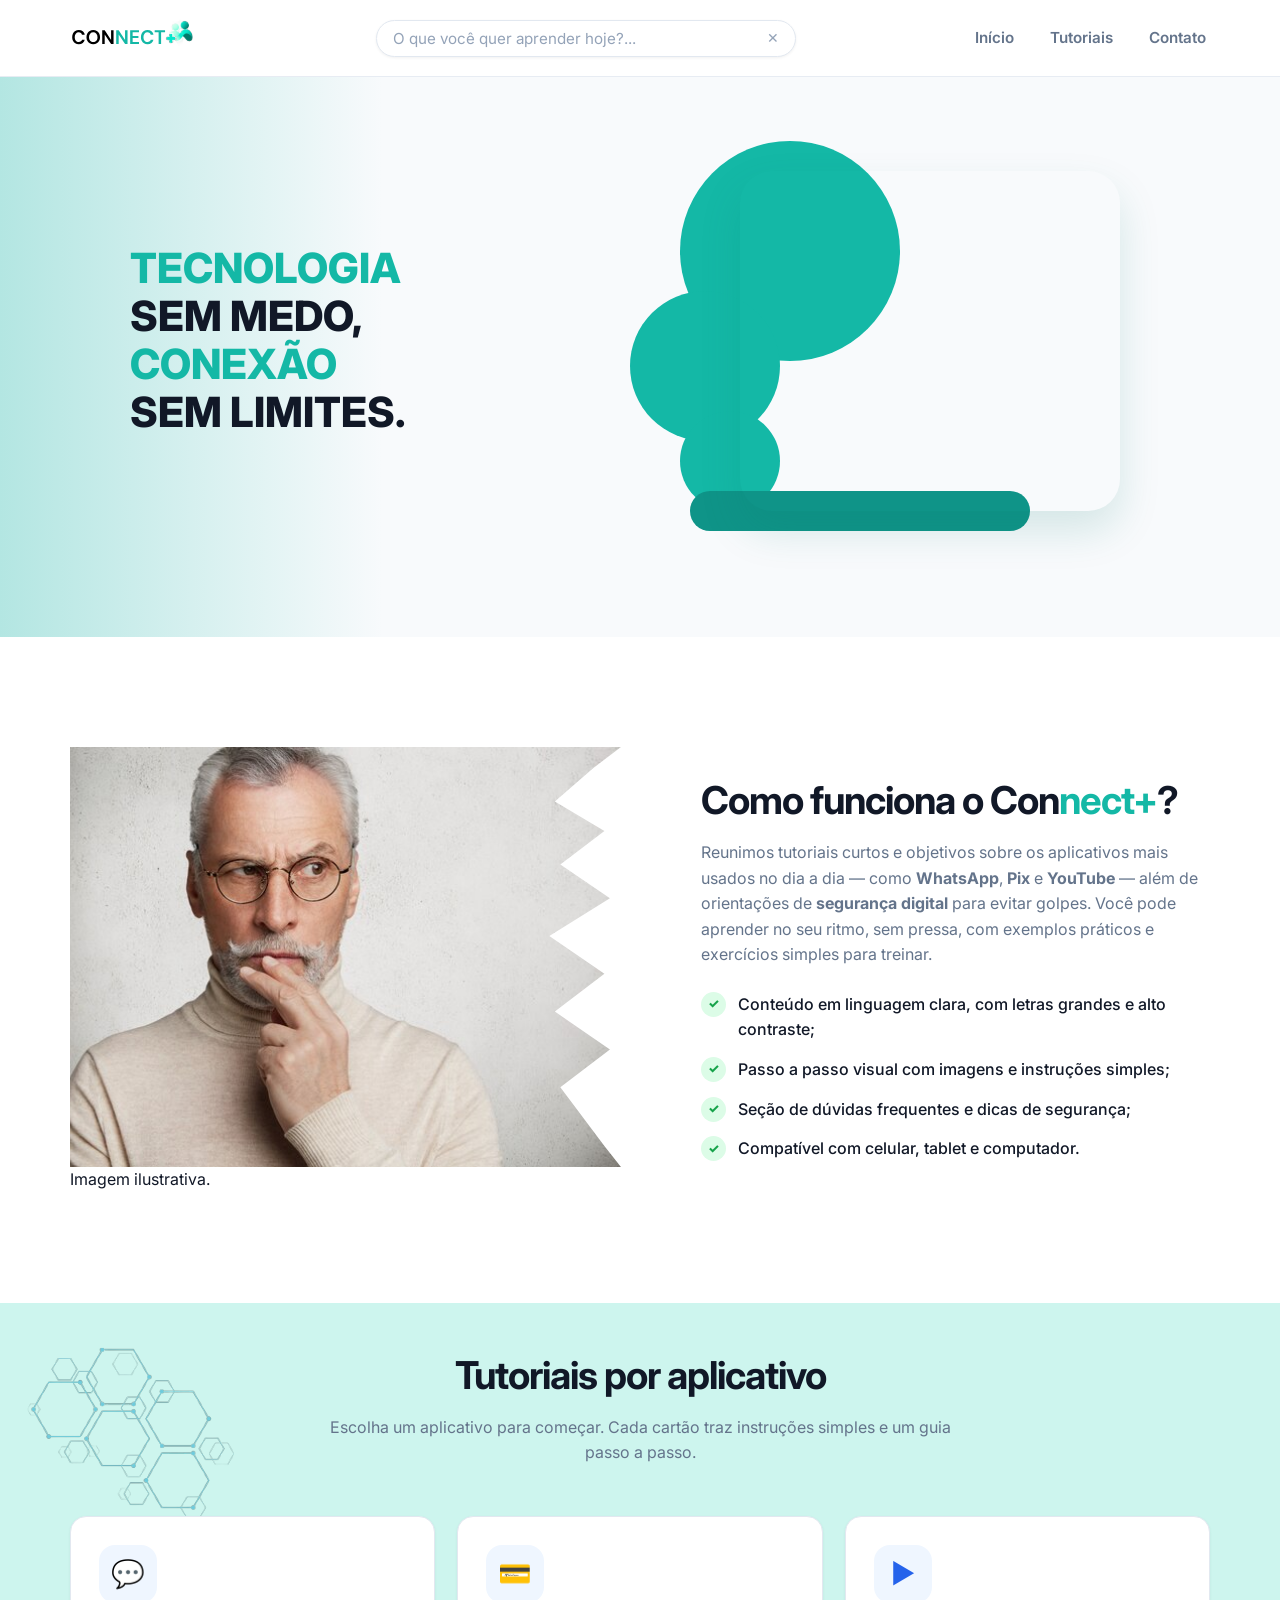
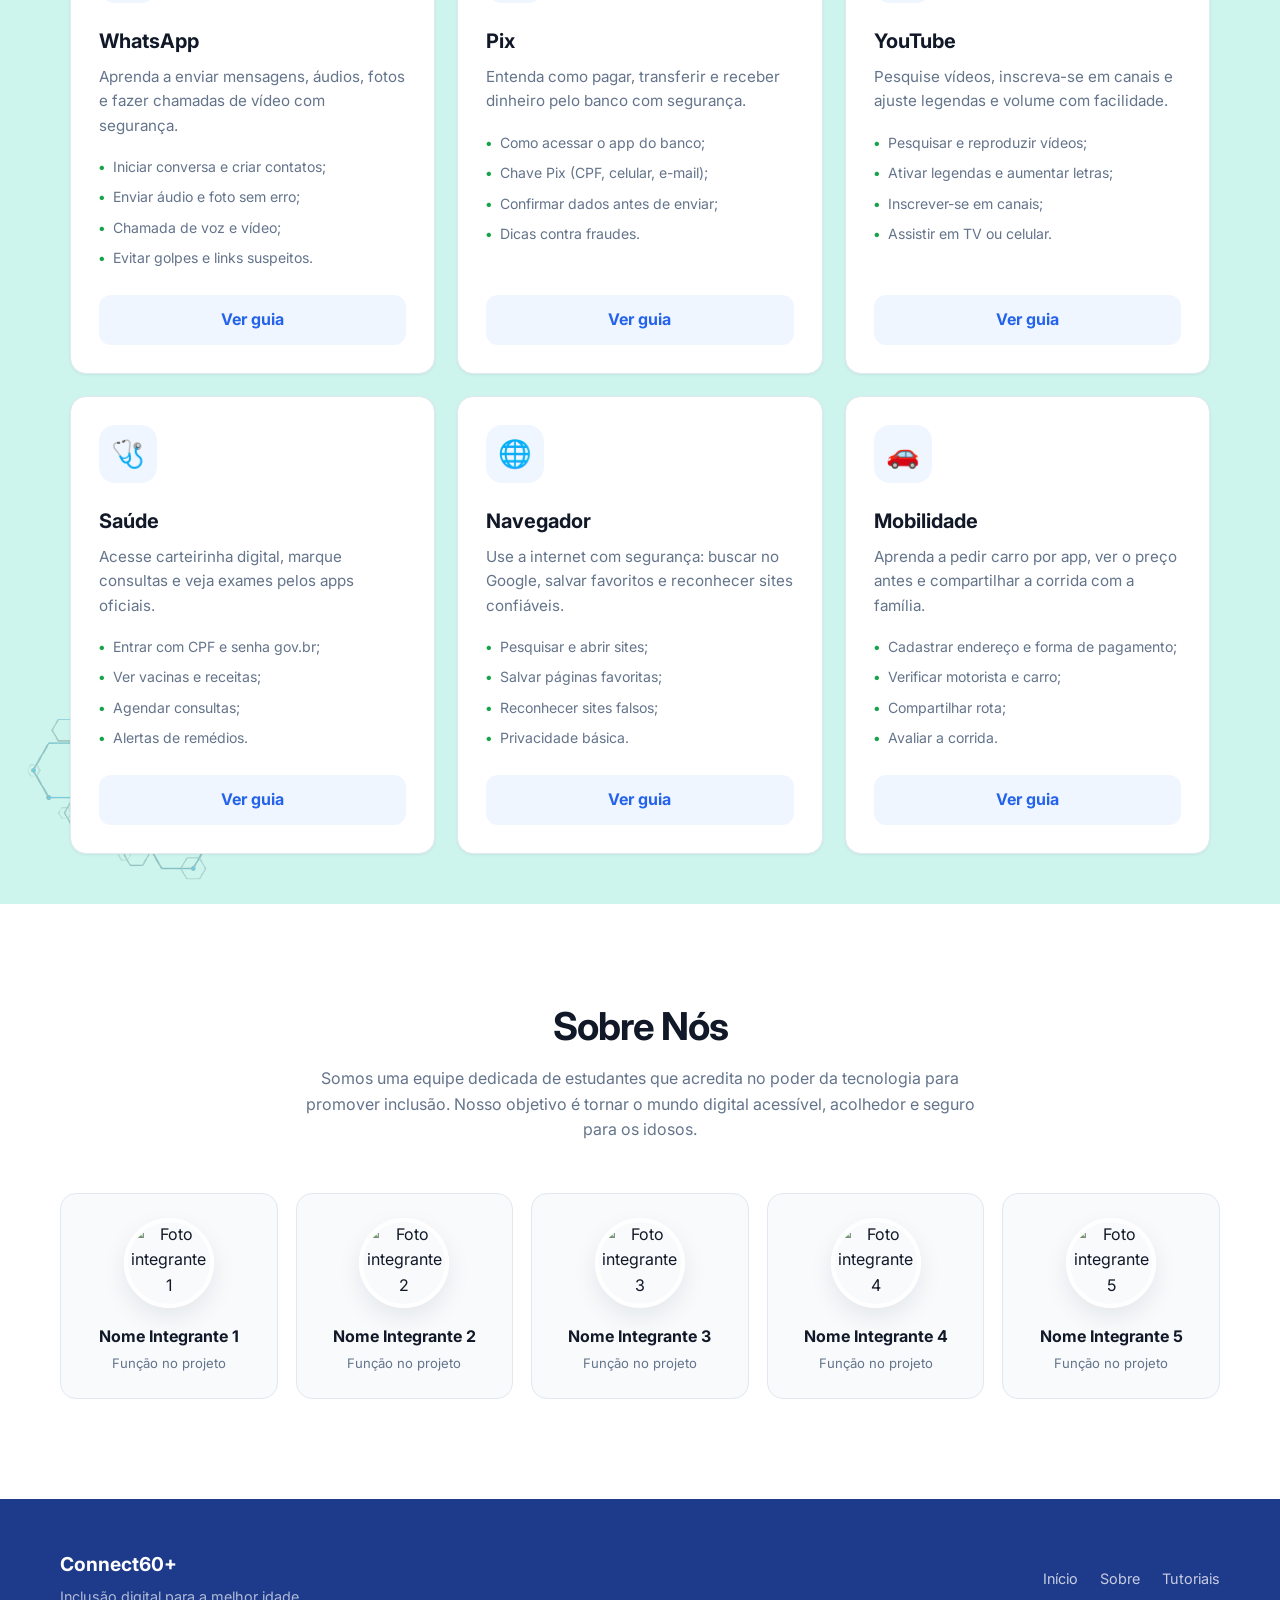
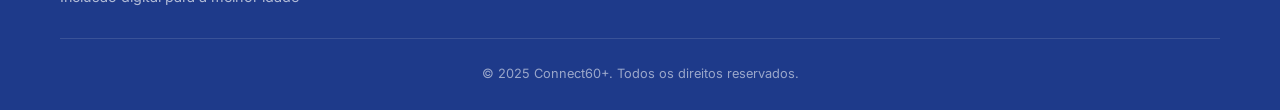
==== commit 96e74057: "pagina inicial quase pronta" ====
--- a/index.html
+++ b/index.html
@@ -60,10 +60,9 @@
         <div class="hero__bar" aria-hidden="true"></div>
 
         <figure class="hero__frame">
-          <video controls width="100%">
+          <video autoplay loop muted playsinline width="100%">
             <source src="VIDEO/video.senhora.mp4" type="video/mp4">
           </video>
-          />
         </figure>
       </div>
     </div>
@@ -103,6 +102,9 @@
 
   <!-- Cards de tutoriais -->
   <section class="cards" id="cursos" aria-labelledby="cards-title">
+    <span class="cards__decor cards__decor--top" aria-hidden="true"></span>
+    <span class="cards__decor cards__decor--bottom" aria-hidden="true"></span>
+     
     <div class="container">
       <h2 id="cards-title">Tutoriais por aplicativo</h2>
       <p class="cards__intro">
--- a/style.css
+++ b/style.css
@@ -269,7 +269,7 @@
   z-index: 1;
 }
 
-/* Foto em destaque, por cima das formas */
+/* Video em destaque, por cima das formas */
 
 .hero__frame {
   position: absolute;
@@ -353,7 +353,7 @@
 .about__grid {
   display: grid;
 
-  grid-template-columns: 1fr 1fr;
+  grid-template-columns: 1.1fr 1fr;
 
   gap: 70px;
 
@@ -434,9 +434,9 @@
   z-index: 2;
   /* efeito de "borda rasgada" no lado direito da foto */
   clip-path: polygon(
-    0% 0%, 90% 0%, 96% 6%, 88% 13%, 97% 20%,
+    0% 0%, 100% 0%, 95% 5%, 88% 13%, 97% 20%,
     89% 28%, 98% 36%, 87% 45%, 97% 54%, 88% 63%,
-    98% 72%, 89% 81%, 97% 90%, 100% 100%, 0% 100%
+    98% 72%, 89% 81%, 97% 95%, 100% 100%, 0% 100%
   );
 }
 
@@ -449,15 +449,40 @@
    ========================================================= */
 
 .cards {
-  padding: 100px 0;
-
-  background: var(--background);
+  position: relative;
+  overflow: hidden;
+  background: #cdf5ee;
+  padding: 50px;
+}
+
+.cards > .container {
+  position: relative;
+  z-index: 1; /* garante que o conteúdo fica por cima dos hexágonos */
 }
 
 .cards > .container > h2 {
   text-align: center;
 }
-
+.cards__decor {
+  position: absolute;
+  width: 260px;
+  height: 260px;
+  background-image: url("IMG/hexagonos.svg");
+  background-size: contain;
+  background-repeat: no-repeat;
+  pointer-events: none;
+  z-index: 0;
+}
+
+.cards__decor--top {
+  top: 0;
+  left: 0;
+}
+
+.cards__decor--bottom {
+  bottom: -20px;
+  left: 0;
+}
 .cards__intro {
   max-width: 650px;
 
@@ -482,6 +507,7 @@
 
 .card {
   position: relative;
+  box-shadow: 10px 18px 28px rgba(6, 40, 36, 0.28);
 
   display: flex;
   flex-direction: column;
@@ -504,7 +530,7 @@
 .card:hover {
   transform: translateY(-6px);
 
-  box-shadow: var(--shadow);
+  box-shadow: 14px 24px 34px rgba(6, 40, 36, 0.32);
 }
 
 /* ÍCONE */
@@ -751,105 +777,3 @@
    RESPONSIVIDADE
    ========================================================= */
 
-@media (max-width: 900px) {
-  .header__inner {
-    flex-wrap: wrap;
-    row-gap: 12px;
-    padding: 14px 0;
-  }
-
-  .search {
-    order: 3;
-    max-width: 100%;
-  }
-
-  .hero__inner {
-    flex-direction: column;
-    text-align: center;
-  }
-
-  .hero__title {
-    font-size: 2rem;
-  }
-
-  .hero__media {
-    margin: 0 auto;
-  }
-
-  .cards__grid {
-    grid-template-columns: repeat(2, 1fr);
-  }
-
-  .team__grid {
-    grid-template-columns: repeat(3, 1fr);
-  }
-
-  .about__grid {
-    grid-template-columns: 1fr;
-
-    gap: 40px;
-  }
-}
-
-@media (max-width: 650px) {
-  .container {
-    width: min(100% - 28px, var(--container));
-  }
-
-  .header__inner {
-    min-height: 68px;
-  }
-
-  .nav__list {
-    gap: 0;
-  }
-
-  .nav__list a {
-    padding: 8px;
-    font-size: 0.8rem;
-  }
-
-  .hero {
-    padding: 56px 0 64px;
-  }
-
-  .hero__title {
-    font-size: 1.8rem;
-  }
-
-  .cards__grid {
-    grid-template-columns: 1fr;
-  }
-
-  .team__grid {
-    grid-template-columns: repeat(2, 1fr);
-  }
-
-  .footer__inner {
-    grid-template-columns: 1fr;
-
-    text-align: center;
-  }
-
-  .footer__links {
-    justify-content: center;
-  }
-}
-
-@media (max-width: 420px) {
-  .brand__title {
-    font-size: 1.1rem;
-  }
-
-  .nav__list a {
-    padding-inline: 5px;
-  }
-
-  .hero__title {
-    font-size: 1.6rem;
-  }
-
-  .btn {
-    width: 100%;
-  }
-}
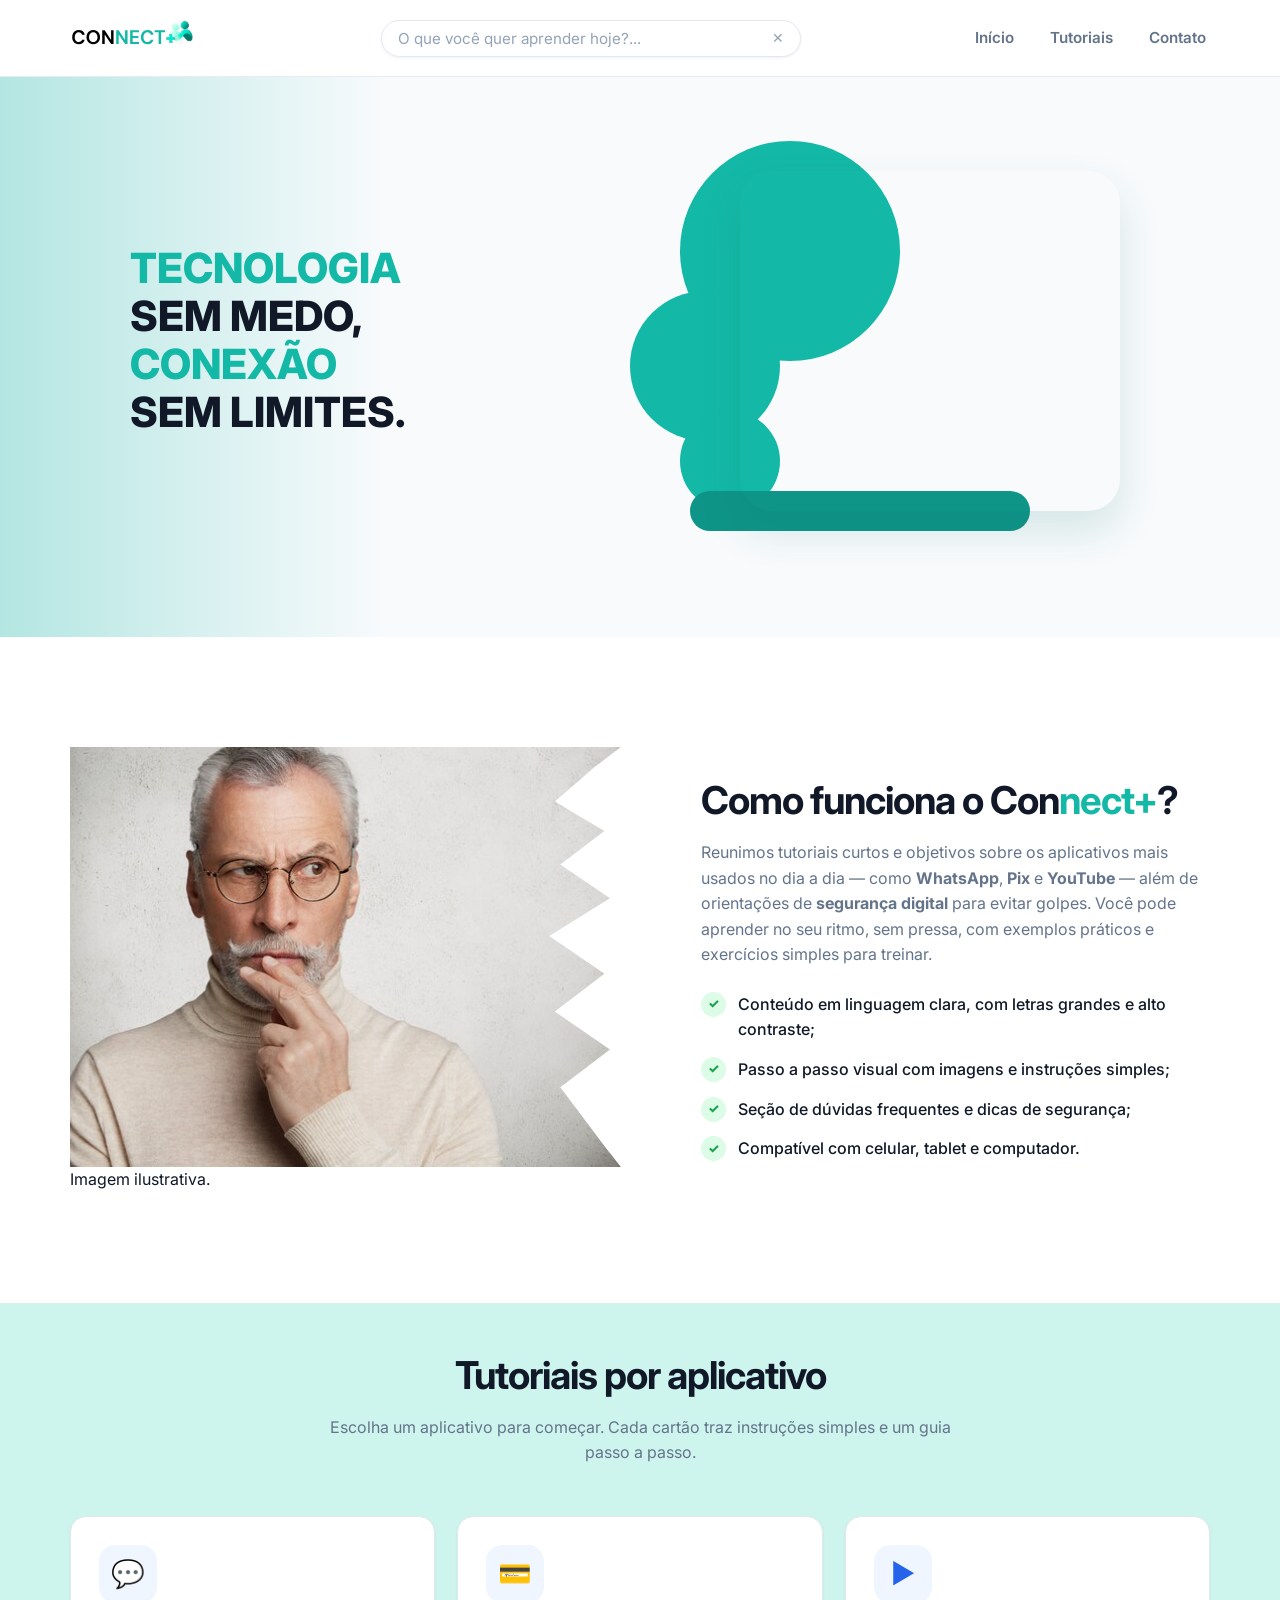
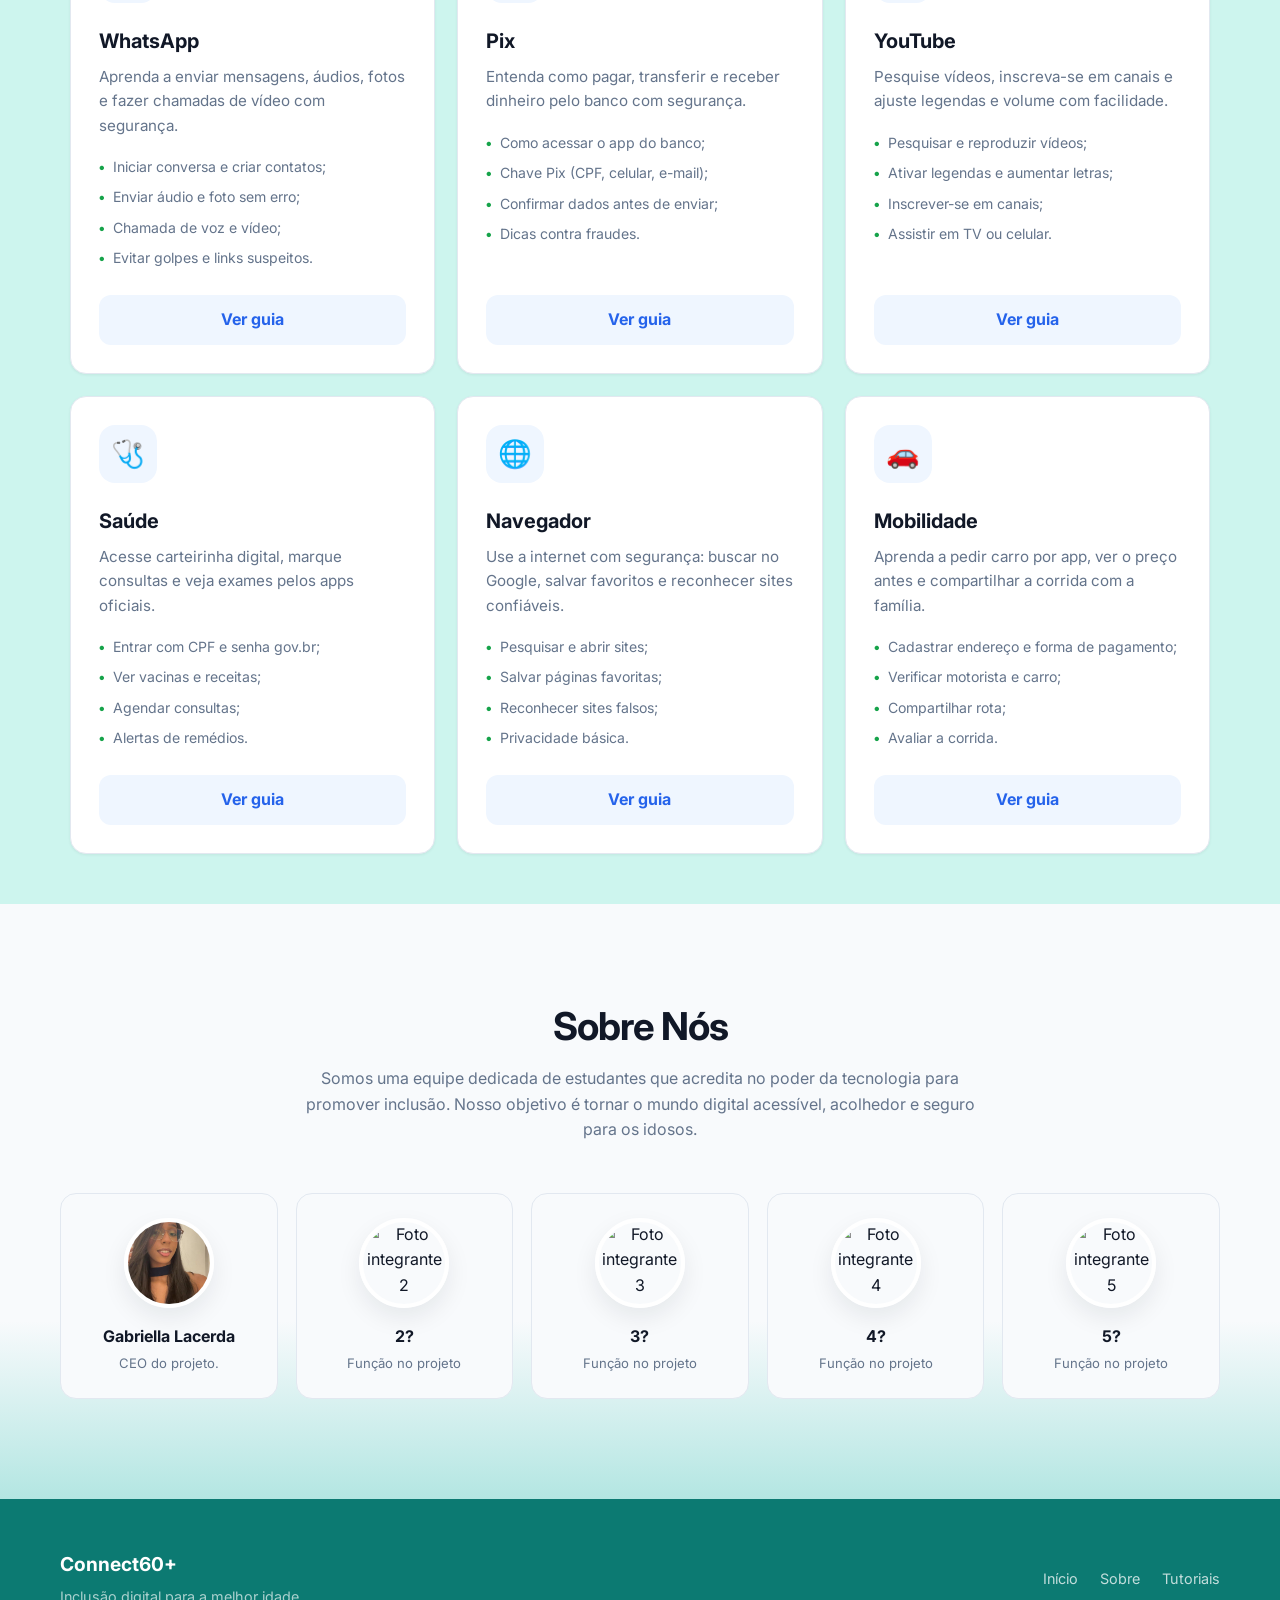
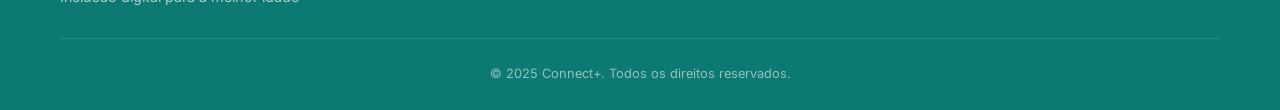
==== commit e7b9b6dc: "new save" ====
--- a/index.html
+++ b/index.html
@@ -10,7 +10,8 @@
   <link rel="preconnect" href="https://fonts.gstatic.com" crossorigin />
   <!-- Fonte legível e acolhedora -->
   <link href="https://fonts.googleapis.com/css2?family=Inter:wght@400;600;800&display=swap" rel="stylesheet" />
-  <link rel="stylesheet" href="style.css" />
+  <link rel="stylesheet" href="CSS/style.css" />
+  <link rel="stylesheet" href="CSS/navbar.css" />
 </head>
 <body>
   <!-- Cabeçalho -->
@@ -125,7 +126,7 @@
             <li>Chamada de voz e vídeo;</li>
             <li>Evitar golpes e links suspeitos.</li>
           </ul>
-          <a class="btn btn--card" href="tutoriais/whatsapp.html">Ver guia</a>
+          <a class="btn btn--card" href="whatsapp.html">Ver guia</a>
         </article>
 
         <!-- Pix -->
@@ -223,10 +224,10 @@
         <!-- Card integrante 1 -->
         <article class="team-card">
           <div class="team-card__img">
-            <img src="assets/integrante1.jpg" alt="Foto integrante 1" />
-          </div>
-          <h3 class="team-card__name">Nome Integrante 1</h3>
-          <p class="team-card__role">Função no projeto</p>
+            <img src="IMG/euzinha.png" alt="Foto integrante 1" />
+          </div>
+          <h3 class="team-card__name">Gabriella Lacerda</h3>
+          <p class="team-card__role">CEO do projeto.</p>
         </article>
 
         <!-- Card integrante 2 -->
@@ -234,7 +235,7 @@
           <div class="team-card__img">
             <img src="assets/integrante2.jpg" alt="Foto integrante 2" />
           </div>
-          <h3 class="team-card__name">Nome Integrante 2</h3>
+          <h3 class="team-card__name">2?</h3>
           <p class="team-card__role">Função no projeto</p>
         </article>
 
@@ -243,7 +244,7 @@
           <div class="team-card__img">
             <img src="assets/integrante3.jpg" alt="Foto integrante 3" />
           </div>
-          <h3 class="team-card__name">Nome Integrante 3</h3>
+          <h3 class="team-card__name">3?</h3>
           <p class="team-card__role">Função no projeto</p>
         </article>
 
@@ -252,7 +253,7 @@
           <div class="team-card__img">
             <img src="assets/integrante4.jpg" alt="Foto integrante 4" />
           </div>
-          <h3 class="team-card__name">Nome Integrante 4</h3>
+          <h3 class="team-card__name">4?</h3>
           <p class="team-card__role">Função no projeto</p>
         </article>
 
@@ -261,7 +262,7 @@
           <div class="team-card__img">
             <img src="assets/integrante5.jpg" alt="Foto integrante 5" />
           </div>
-          <h3 class="team-card__name">Nome Integrante 5</h3>
+          <h3 class="team-card__name">5?</h3>
           <p class="team-card__role">Função no projeto</p>
         </article>
       </div>
@@ -280,7 +281,7 @@
         <a href="#sobre">Sobre</a>
         <a href="#cursos">Tutoriais</a>
       </div>
-      <p class="footer__copy">© 2025 Connect60+. Todos os direitos reservados.</p>
+      <p class="footer__copy">© 2025 Connect+. Todos os direitos reservados.</p>
     </div>
   </footer>
 </body>
--- a/CSS/style.css
+++ b/CSS/style.css
@@ -0,0 +1,611 @@
+/* =========================================================
+   VARIÁVEIS GLOBAIS
+   ========================================================= */
+
+:root {
+  /* Paleta principal do site (usada em botões, cards, footer) */
+  --primary: #2563eb;
+  --primary-light: #eff6ff;
+  --primary-dark: #0c7a72;
+  --secondary: #16a34a;
+
+  /* Paleta do bloco hero (verde/teal do novo design) */
+  --teal: #14b8a6;
+  --teal-dark: #0f9488;
+  --teal-darker: #0c7a72;
+
+  /* Neutros e texto */
+  --background: #f8fafc;
+  --text: #111827;
+  --text-light: #64748b;
+  --border: #e2e8f0;
+
+  /* Layout */
+  --container: 1160px;
+  --radius: 16px;
+  --radius-lg: 24px;
+
+  /* Sombras */
+  --shadow-sm: 0 1px 3px rgba(0, 0, 0, 0.06);
+  --shadow: 0 10px 24px rgba(15, 23, 42, 0.08);
+  --shadow-lg: 0 24px 48px rgba(15, 23, 42, 0.12);
+}
+
+/* =========================================================
+   RESET
+   ========================================================= */
+
+* {
+  margin: 0;
+  padding: 0;
+  box-sizing: border-box;
+}
+
+html {
+  scroll-behavior: smooth;
+}
+
+body {
+  font-family: "Inter", sans-serif;
+  background: var(--background);
+  color: var(--text);
+  line-height: 1.6;
+}
+
+img {
+  max-width: 100%;
+  display: block;
+}
+
+a {
+  text-decoration: none;
+  color: inherit;
+}
+
+button,
+a {
+  -webkit-tap-highlight-color: transparent;
+}
+
+.container {
+  width: min(100% - 40px, var(--container));
+  margin-inline: auto;
+}
+
+
+
+/* =========================================================
+   HERO
+   ========================================================= */
+
+.hero {
+  padding: 64px 0 96px;
+  overflow: hidden;
+  background: linear-gradient(
+    to right,
+    rgba(20, 184, 166, 0.30) 0%,
+    rgba(20, 184, 166, 0) 30%
+  );
+}
+
+.hero__inner {
+  display: flex;
+  align-items: center;
+  justify-content: space-between;
+  gap: 40px;
+  flex-wrap: wrap;
+}
+
+.hero__title {
+  font-size: 2.6rem;
+  line-height: 1.15;
+  font-weight: 800;
+  color: var(--text);
+  margin: 0;
+  padding-left: 70px;
+}
+
+.hero__highlight {
+  color: var(--teal);
+}
+
+/* Bloco com a imagem + formas orgânicas atrás */
+
+.hero__media {
+  position:relative;
+  width: 460px;
+  max-width: 100%;
+  height: 400px;
+  flex-shrink: 0;
+  margin-right: 100px;
+}
+
+/* "Nuvem" de círculos verdes atrás da foto */
+
+.hero__blob {
+  position: absolute;
+  border-radius: 50%;
+  background: var(--teal);
+  z-index: 1;
+}
+
+.hero__blob--1 {
+  width: 220px;
+  height: 220px;
+  top: 0;
+  left: 20px;
+}
+
+.hero__blob--2 {
+  width: 150px;
+  height: 150px;
+  top: 150px;
+  left: -30px;
+}
+
+.hero__blob--3 {
+  width: 100px;
+  height: 100px;
+  top: 270px;
+  left: 20px;
+}
+
+/* Barra/pílula verde na base, atrás da foto */
+
+.hero__bar {
+  position: absolute;
+  left: 30px;
+  bottom: 10px;
+  width: 340px;
+  max-width: 90%;
+  height: 40px;
+  background: var(--teal-dark);
+  border-radius: 999px;
+  z-index: 1;
+}
+
+/* Video em destaque, por cima das formas */
+
+.hero__frame {
+  position: absolute;
+  right: 0;
+  top: 30px;
+  width: 380px;
+  max-width: 90%;
+  height: 340px;
+  margin: 0;
+  border-radius: 32px;
+  overflow: hidden;
+  z-index: 2;
+  box-shadow: 0 20px 40px rgba(15, 118, 110, 0.15);
+}
+
+.hero__frame img {
+  width: 100%;
+  height: 100%;
+  object-fit: cover;
+  display: block;
+}
+
+/* =========================================================
+   BOTÕES
+   ========================================================= */
+
+.btn {
+  display: inline-flex;
+  align-items: center;
+  justify-content: center;
+
+  min-height: 50px;
+
+  padding: 0 22px;
+
+  border-radius: 12px;
+
+  font-weight: 700;
+
+  transition: 0.2s ease;
+}
+
+.btn--primary {
+  background: var(--primary);
+  color: white;
+
+  box-shadow: 0 8px 18px rgba(37, 99, 235, 0.22);
+}
+
+.btn--primary:hover {
+  background: #1d4ed8;
+
+  transform: translateY(-2px);
+
+  box-shadow: 0 12px 24px rgba(37, 99, 235, 0.28);
+}
+
+.btn--ghost {
+  background: white;
+
+  color: var(--primary);
+
+  border: 1px solid var(--border);
+}
+
+.btn--ghost:hover {
+  border-color: var(--primary);
+
+  background: var(--primary-light);
+}
+
+/* =========================================================
+   SOBRE
+   ========================================================= */
+
+.about {
+  padding: 100px 0;
+  background: white;
+}
+
+.about__grid {
+  display: grid;
+
+  grid-template-columns: 1.1fr 1fr;
+
+  gap: 70px;
+
+  align-items: center;
+}
+
+.about__text h2,
+.cards h2,
+.team h2 {
+  font-size: clamp(1.9rem, 3vw, 2.7rem);
+
+  line-height: 1.15;
+
+  letter-spacing: -1px;
+
+  margin-bottom: 18px;
+}
+
+.about__text p {
+  color: var(--text-light);
+
+  font-size: 1rem;
+
+  margin-bottom: 24px;
+}
+
+.feature-list {
+  list-style: none;
+
+  display: grid;
+
+  gap: 14px;
+}
+
+.feature-list li {
+  display: flex;
+  align-items: flex-start;
+  gap: 12px;
+
+  color: var(--text);
+
+  font-weight: 500;
+}
+
+.feature-list li::before {
+  content: "✓";
+
+  flex-shrink: 0;
+
+  width: 25px;
+  height: 25px;
+
+  display: grid;
+  place-items: center;
+
+  border-radius: 50%;
+
+  background: #dcfce7;
+  color: #16a34a;
+
+  font-size: 0.8rem;
+  font-weight: 800;
+}
+
+/* IMAGEM */
+
+.about__media {
+  position: relative;
+  order: -1; /* joga a imagem pra esquerda, texto fica à direita */
+  padding: 10px;
+}
+
+.about__media img {
+  width: 100%;
+  aspect-ratio: 4 / 3;
+  object-fit: cover;
+  position: relative;
+  z-index: 2;
+  /* efeito de "borda rasgada" no lado direito da foto */
+  clip-path: polygon(
+    0% 0%, 100% 0%, 95% 5%, 88% 13%, 97% 20%,
+    89% 28%, 98% 36%, 87% 45%, 97% 54%, 88% 63%,
+    98% 72%, 89% 81%, 97% 95%, 100% 100%, 0% 100%
+  );
+}
+
+.about__highlight {
+  color: var(--teal);
+}
+
+/* =========================================================
+   TUTORIAIS
+   ========================================================= */
+
+.cards {
+  position: relative;
+  overflow: hidden;
+  background: #cdf5ee;
+  padding: 50px;
+}
+
+.cards > .container {
+  position: relative;
+  z-index: 1; /* garante que o conteúdo fica por cima dos hexágonos */
+}
+
+.cards > .container > h2 {
+  text-align: center;
+}
+.cards__decor {
+  position: absolute;
+  width: 260px;
+  height: 260px;
+  background-image: url("IMG/hexagonos.svg");
+  background-size: contain;
+  background-repeat: no-repeat;
+  pointer-events: none;
+  z-index: 0;
+}
+
+.cards__decor--top {
+  top: 0;
+  left: 0;
+}
+
+.cards__decor--bottom {
+  bottom: -20px;
+  left: 0;
+}
+.cards__intro {
+  max-width: 650px;
+
+  margin: 0 auto 50px;
+
+  text-align: center;
+
+  color: var(--text-light);
+}
+
+/* GRID */
+
+.cards__grid {
+  display: grid;
+
+  grid-template-columns: repeat(3, 1fr);
+
+  gap: 22px;
+}
+
+/* CARD */
+
+.card {
+  position: relative;
+  box-shadow: 10px 18px 28px rgba(6, 40, 36, 0.28);
+
+  display: flex;
+  flex-direction: column;
+
+  padding: 28px;
+
+  min-height: 35px;
+
+  background: white;
+
+  border: 1px solid var(--border);
+
+  border-radius: var(--radius);
+
+  box-shadow: var(--shadow-sm);
+
+  transition: 0.25s ease;
+}
+
+.card:hover {
+  transform: translateY(-6px);
+
+  box-shadow: 14px 24px 34px rgba(6, 40, 36, 0.32);
+}
+
+/* ÍCONE */
+
+.card__icon {
+  width: 58px;
+  height: 58px;
+
+  display: grid;
+  place-items: center;
+
+  margin-bottom: 22px;
+
+  border-radius: 16px;
+
+  background: var(--primary-light);
+
+  color: var(--primary);
+
+  font-size: 27px;
+}
+
+/* TÍTULO */
+
+.card__title {
+  margin-bottom: 8px;
+
+  font-size: 1.25rem;
+}
+
+/* TEXTO */
+
+.card__text {
+  color: var(--text-light);
+
+  font-size: 0.95rem;
+
+  margin-bottom: 18px;
+}
+
+/* LISTA */
+
+.card__bullets {
+  list-style: none;
+
+  display: grid;
+
+  gap: 8px;
+
+  margin-bottom: 25px;
+
+  color: var(--text-light);
+
+  font-size: 0.88rem;
+}
+
+.card__bullets li::before {
+  content: "•";
+
+  color: var(--secondary);
+
+  font-weight: 900;
+
+  margin-right: 8px;
+}
+
+/* BOTÃO CARD */
+
+.btn--card {
+  margin-top: auto;
+
+  width: 100%;
+
+  background: var(--primary-light);
+
+  color: var(--primary);
+
+  border: 1px solid transparent;
+}
+
+.btn--card:hover {
+  background: var(--primary);
+
+  color: white;
+}
+
+/* =========================================================
+   SOBRE NÓS
+   ========================================================= */
+
+.team {
+  padding: 100px 0;
+
+ background: linear-gradient(
+    to top,
+    rgba(20, 184, 166, 0.30) 0%,
+    rgba(20, 184, 166, 0) 30%
+  );
+}
+
+.team h2 {
+  text-align: center;
+}
+
+.team__intro {
+  max-width: 700px;
+
+  margin: 0 auto 50px;
+
+  text-align: center;
+
+  color: var(--text-light);
+}
+
+.team__grid {
+  display: grid;
+
+  grid-template-columns: repeat(5, 1fr);
+
+  gap: 18px;
+}
+
+.team-card {
+  padding: 24px 16px;
+
+  text-align: center;
+
+  background: var(--background);
+
+  border: 1px solid var(--border);
+
+  border-radius: var(--radius);
+
+  transition: 0.2s ease;
+}
+
+.team-card:hover {
+  transform: translateY(-4px);
+
+  background: white;
+
+  box-shadow: var(--shadow);
+}
+
+.team-card__img {
+  width: 90px;
+  height: 90px;
+
+  margin: 0 auto 16px;
+
+  border-radius: 50%;
+
+  overflow: hidden;
+
+  border: 4px solid white;
+
+  box-shadow: var(--shadow);
+}
+
+.team-card__img img {
+  width: 100%;
+  height: 100%;
+
+  object-fit: cover;
+}
+
+.team-card__name {
+  font-size: 1rem;
+
+  margin-bottom: 4px;
+}
+
+.team-card__role {
+  color: var(--text-light);
+
+  font-size: 0.82rem;
+}
+
+
+/* =========================================================
+   RESPONSIVIDADE
+   ========================================================= */
+
--- a/CSS/navbar.css
+++ b/CSS/navbar.css
@@ -0,0 +1,194 @@
+/* =========================================================
+   LAYOUT.CSS
+   Estilos fixos do site: navbar (header) e footer.
+   Esse arquivo deve ser linkado em TODAS as telas do site,
+   depois do style.css (ele usa as variáveis de cor definidas
+   no :root do style.css, como --teal, --text, --border etc.)
+   ========================================================= */
+
+/* =========================================================
+   HEADER / NAVBAR
+   ========================================================= */
+
+.site-header {
+  position: sticky;
+  top: 0;
+  z-index: 100;
+
+  background: rgba(255, 255, 255, 0.92);
+  backdrop-filter: blur(14px);
+
+  border-bottom: 1px solid rgba(226, 232, 240, 0.8);
+}
+
+.header__inner {
+  height: 76px;
+  position: relative;
+
+  display: flex;
+  align-items: center;
+  justify-content: space-between;
+
+  gap: 24px;
+}
+
+/* LOGO */
+
+.brand {
+  position: relative;
+  height: 100%;
+  width: 160px;
+  display: flex;
+  align-items: center;
+}
+
+.brand__logo {
+  position: absolute;
+  top: 50%;
+  left: 0;
+  transform: translateY(-50%);
+
+  height: 150px;
+  width: auto;
+}
+
+/* BUSCA */
+
+.search {
+  display: flex;
+  align-items: center;
+  flex: 1;
+  max-width: 420px;
+
+  background: #fff;
+  border: 1px solid var(--border);
+  border-radius: 999px;
+  padding: 8px 16px;
+  box-shadow: var(--shadow-sm);
+}
+
+.search__input {
+  flex: 1;
+  border: none;
+  outline: none;
+  font-family: inherit;
+  font-size: 0.95rem;
+  color: var(--text);
+  background: transparent;
+}
+
+.search__input::placeholder {
+  color: #94a3b8;
+}
+
+.search__clear {
+  border: none;
+  background: transparent;
+  color: #94a3b8;
+  cursor: pointer;
+  font-size: 0.9rem;
+  line-height: 1;
+  padding: 0 0 0 8px;
+}
+
+/* NAV */
+
+.nav__list {
+  display: flex;
+  align-items: center;
+  gap: 8px;
+
+  list-style: none;
+}
+
+.nav__list a {
+  display: block;
+
+  padding: 9px 14px;
+
+  border-radius: 10px;
+
+  color: var(--text-light);
+
+  font-size: 0.95rem;
+  font-weight: 600;
+
+  transition: 0.2s ease;
+}
+
+.nav__list a:hover {
+  color: var(--teal);
+  background: rgba(20, 184, 166, 0.1);
+}
+
+/* =========================================================
+   FOOTER
+   ========================================================= */
+
+.site-footer {
+  background: var(--primary-dark);
+
+  color: white;
+
+  padding: 50px 0 25px;
+}
+
+.footer__inner {
+  display: grid;
+
+  grid-template-columns: 1fr auto;
+
+  gap: 30px;
+}
+
+.footer__brand {
+  font-size: 1.2rem;
+}
+
+.footer__tagline {
+  display: block;
+
+  margin-top: 5px;
+
+  color: rgba(255, 255, 255, 0.65);
+
+  font-size: 0.9rem;
+}
+
+.footer__links {
+  display: flex;
+
+  gap: 22px;
+
+  align-items: center;
+}
+
+.footer__links a {
+  color: rgba(255, 255, 255, 0.75);
+
+  font-size: 0.9rem;
+
+  transition: 0.2s;
+}
+
+.footer__links a:hover {
+  color: white;
+}
+
+.footer__copy {
+  grid-column: 1 / -1;
+
+  padding-top: 25px;
+
+  border-top: 1px solid rgba(255, 255, 255, 0.12);
+
+  text-align: center;
+
+  color: rgba(255, 255, 255, 0.55);
+
+  font-size: 0.8rem;
+}
+
+/* =========================================================
+   RESPONSIVIDADE (navbar + footer)
+   ========================================================= */
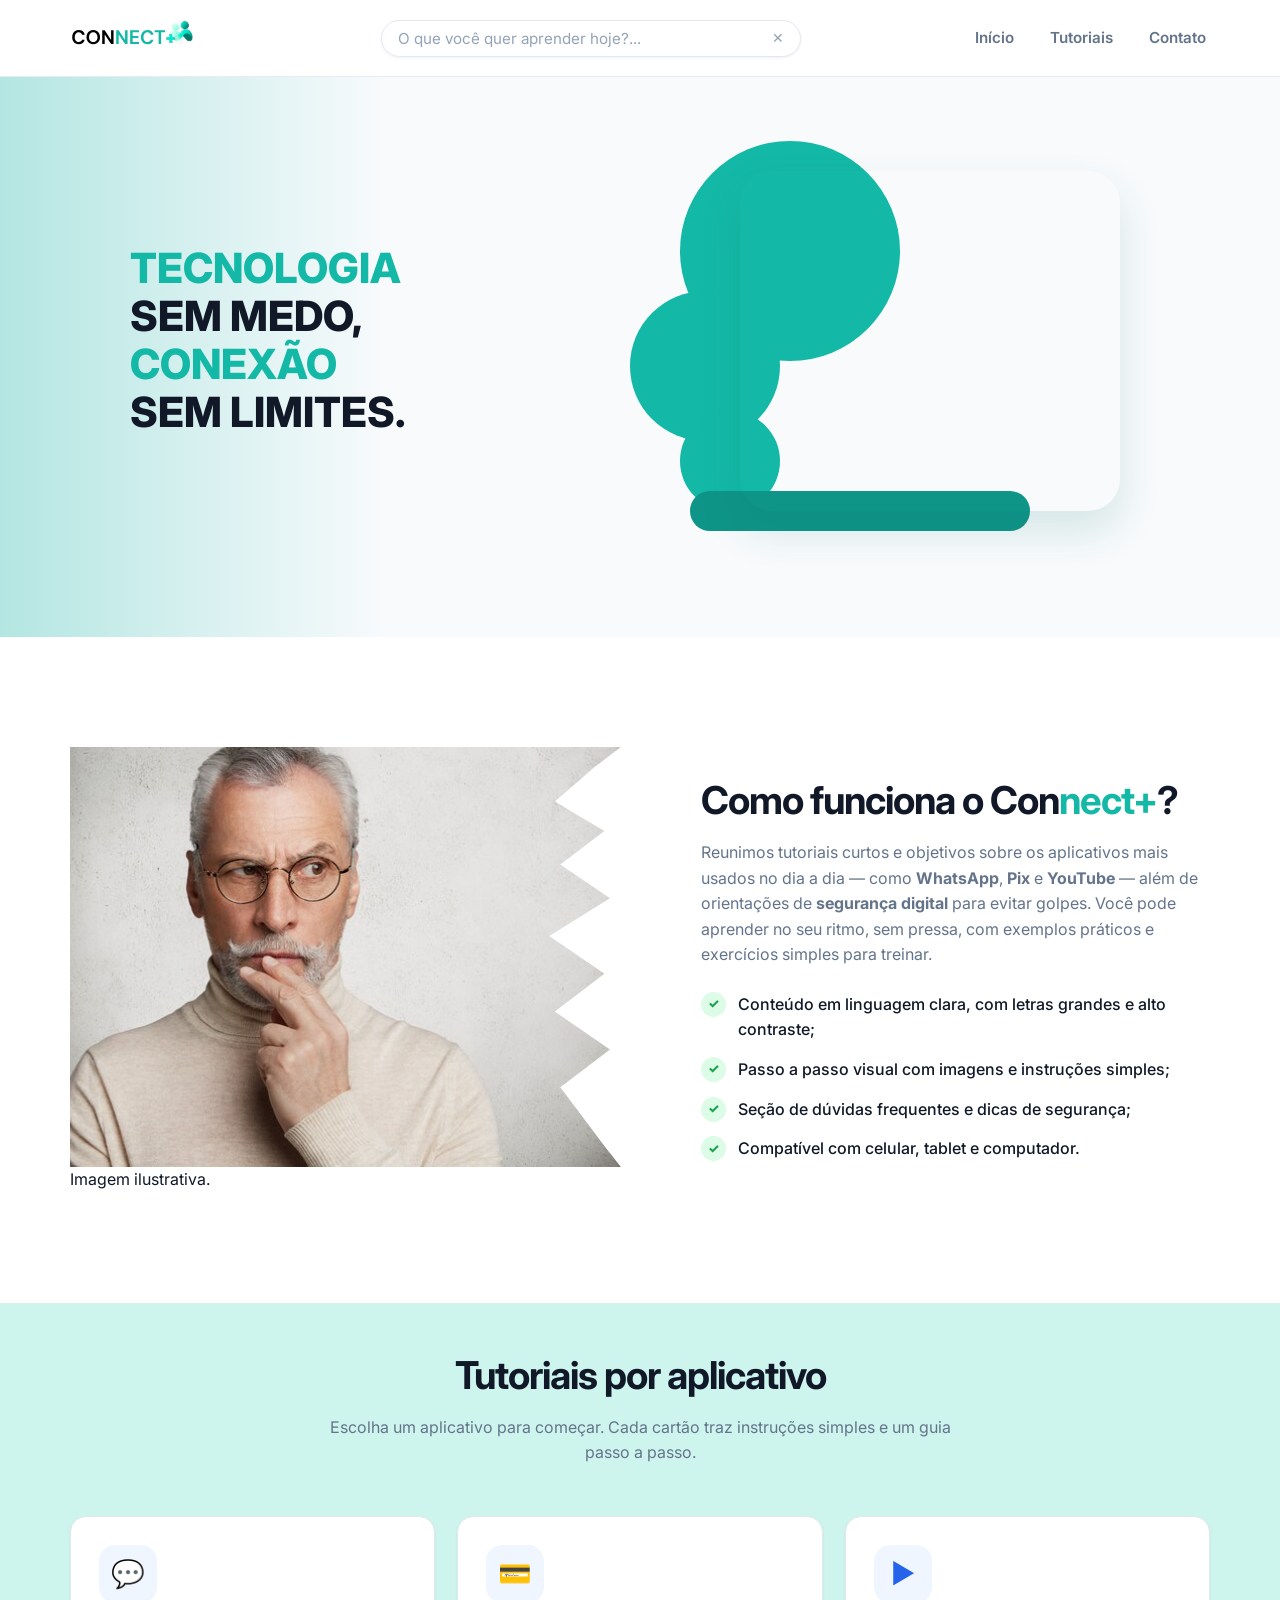
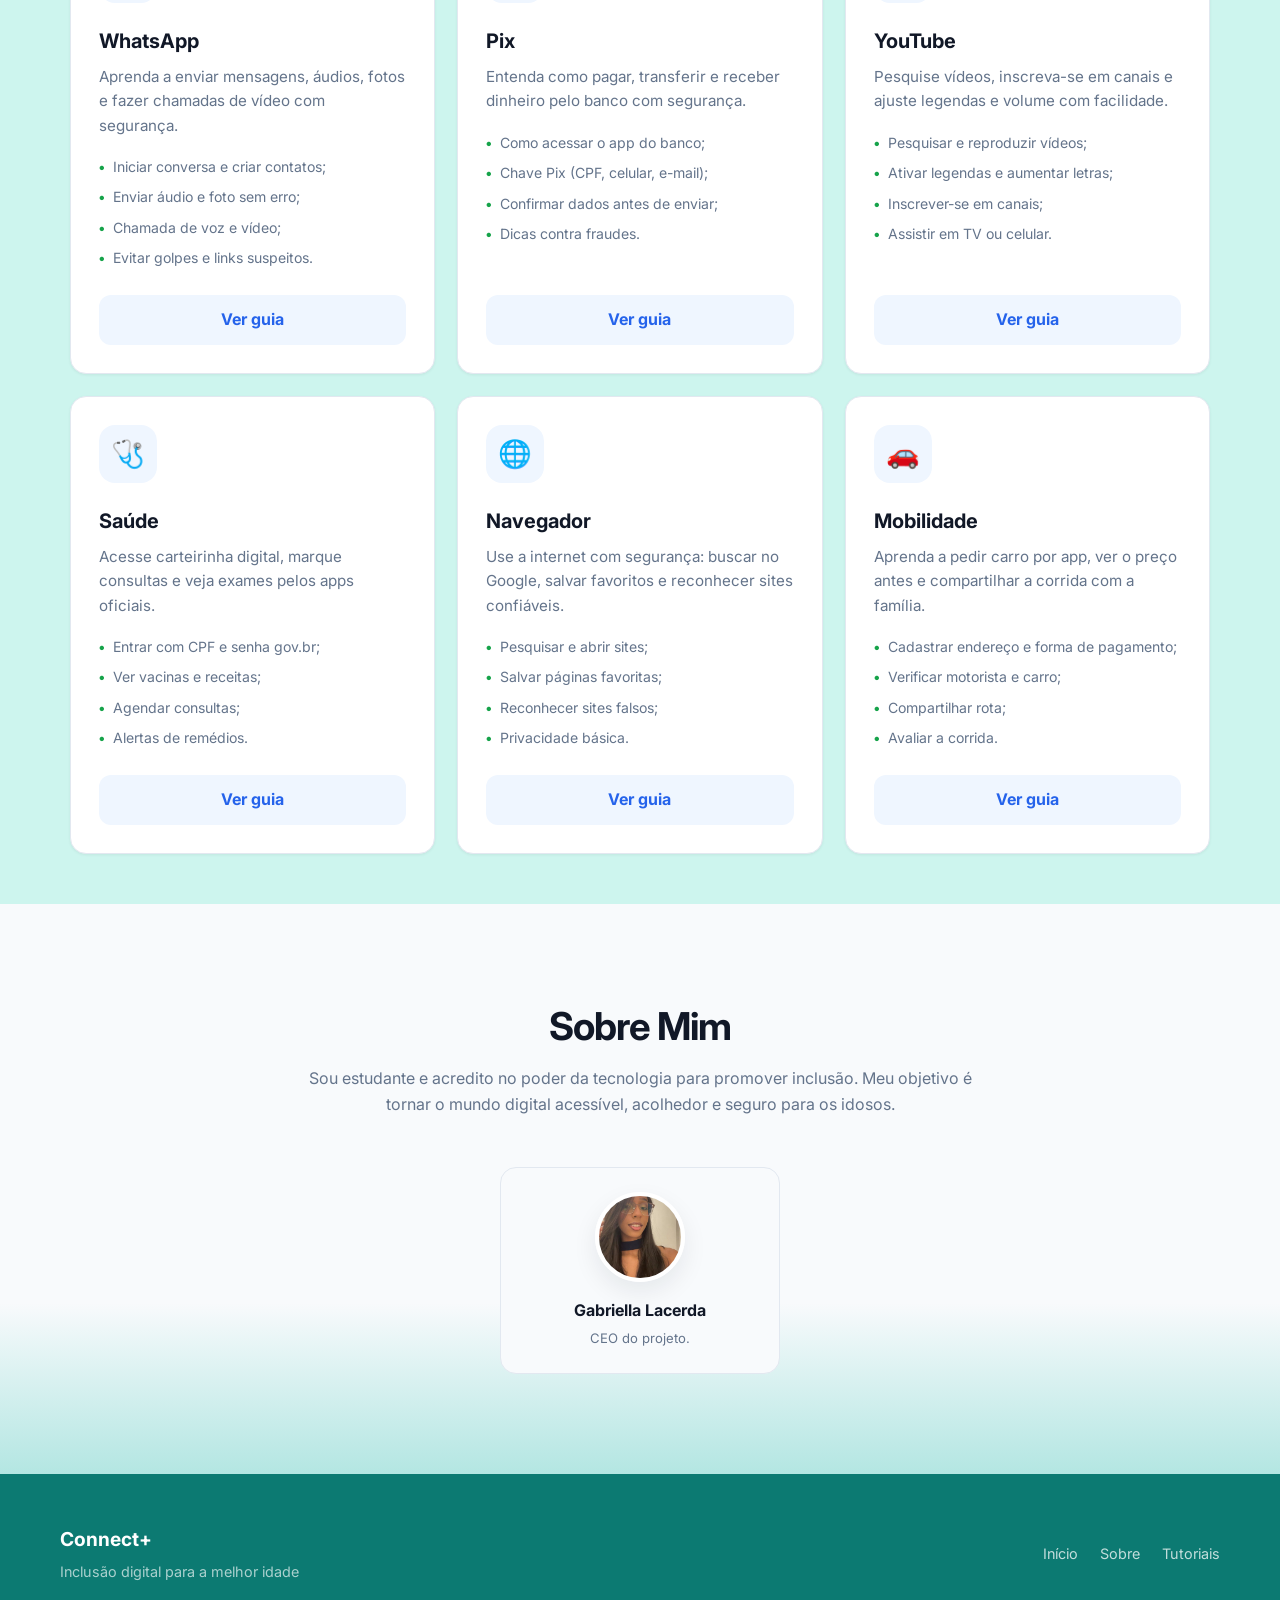
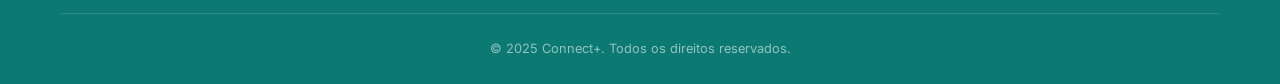
==== commit e3f63254: "quase pronto" ====
--- a/index.html
+++ b/index.html
@@ -158,7 +158,7 @@
             <li>Inscrever-se em canais;</li>
             <li>Assistir em TV ou celular.</li>
           </ul>
-          <a class="btn btn--card" href="tutoriais/youtube.html">Ver guia</a>
+          <a class="btn btn--card" href="youtube.html">Ver guia</a>
         </article>
 
         <!-- Saúde (ex.: app do SUS) -->
@@ -214,10 +214,10 @@
     <!-- Seção Sobre Nós -->
   <section class="team" id="sobre-nos" aria-labelledby="team-title">
     <div class="container">
-      <h2 id="team-title">Sobre Nós</h2>
+      <h2 id="team-title">Sobre Mim</h2>
       <p class="team__intro">
-        Somos uma equipe dedicada de estudantes que acredita no poder da tecnologia para promover inclusão. 
-        Nosso objetivo é tornar o mundo digital acessível, acolhedor e seguro para os idosos.
+       Sou estudante e acredito no poder da tecnologia para promover inclusão.
+      Meu objetivo é tornar o mundo digital acessível, acolhedor e seguro para os idosos.
       </p>
 
       <div class="team__grid">
@@ -229,42 +229,6 @@
           <h3 class="team-card__name">Gabriella Lacerda</h3>
           <p class="team-card__role">CEO do projeto.</p>
         </article>
-
-        <!-- Card integrante 2 -->
-        <article class="team-card">
-          <div class="team-card__img">
-            <img src="assets/integrante2.jpg" alt="Foto integrante 2" />
-          </div>
-          <h3 class="team-card__name">2?</h3>
-          <p class="team-card__role">Função no projeto</p>
-        </article>
-
-        <!-- Card integrante 3 -->
-        <article class="team-card">
-          <div class="team-card__img">
-            <img src="assets/integrante3.jpg" alt="Foto integrante 3" />
-          </div>
-          <h3 class="team-card__name">3?</h3>
-          <p class="team-card__role">Função no projeto</p>
-        </article>
-
-        <!-- Card integrante 4 -->
-        <article class="team-card">
-          <div class="team-card__img">
-            <img src="assets/integrante4.jpg" alt="Foto integrante 4" />
-          </div>
-          <h3 class="team-card__name">4?</h3>
-          <p class="team-card__role">Função no projeto</p>
-        </article>
-
-        <!-- Card integrante 5 -->
-        <article class="team-card">
-          <div class="team-card__img">
-            <img src="assets/integrante5.jpg" alt="Foto integrante 5" />
-          </div>
-          <h3 class="team-card__name">5?</h3>
-          <p class="team-card__role">Função no projeto</p>
-        </article>
       </div>
     </div>
   </section>
@@ -273,7 +237,7 @@
   <footer class="site-footer" id="contato">
     <div class="container footer__inner">
       <div class="footer__brand">
-        <strong>Connect60+</strong>
+        <strong>Connect+</strong>
         <span class="footer__tagline">Inclusão digital para a melhor idade</span>
       </div>
       <div class="footer__links">
--- a/CSS/style.css
+++ b/CSS/style.css
@@ -541,14 +541,12 @@
 }
 
 .team__grid {
-  display: grid;
-
-  grid-template-columns: repeat(5, 1fr);
-
-  gap: 18px;
+  display: flex;
+  justify-content: center;
 }
 
 .team-card {
+  width: 280px;
   padding: 24px 16px;
 
   text-align: center;
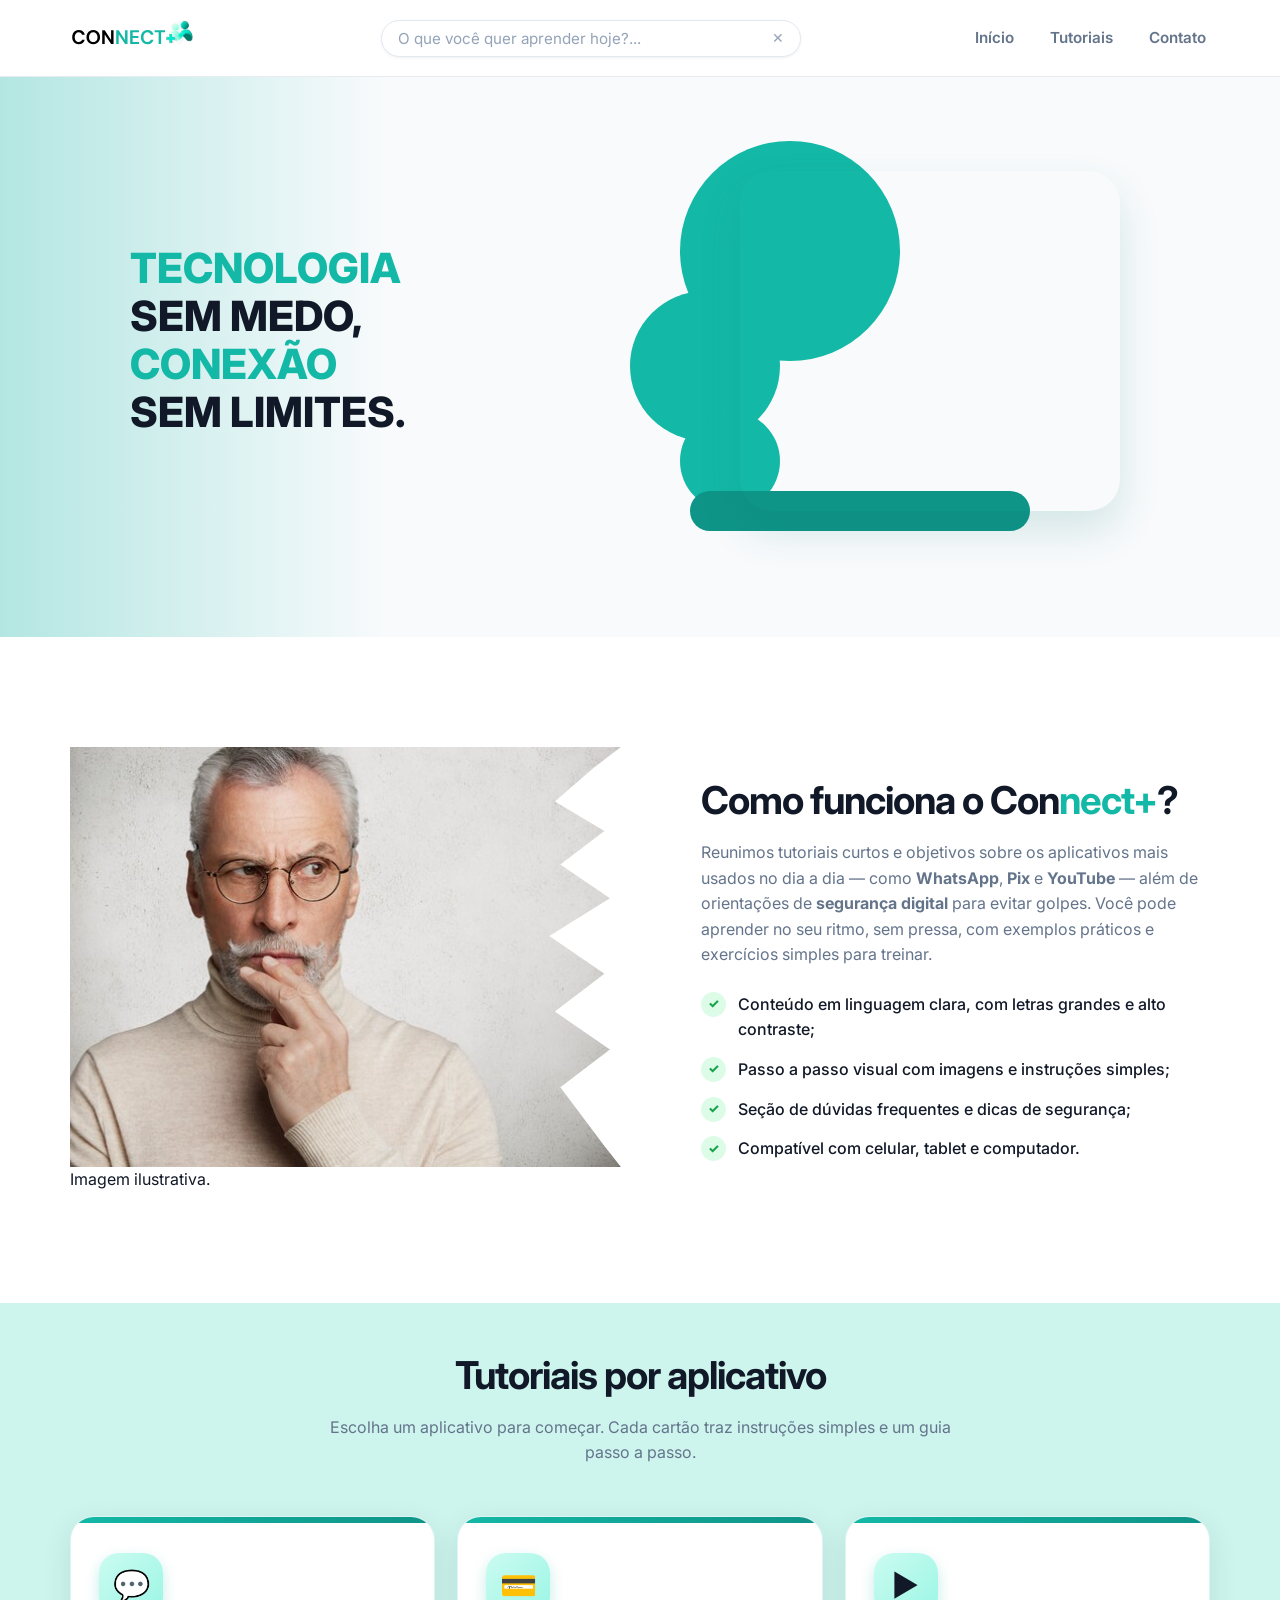
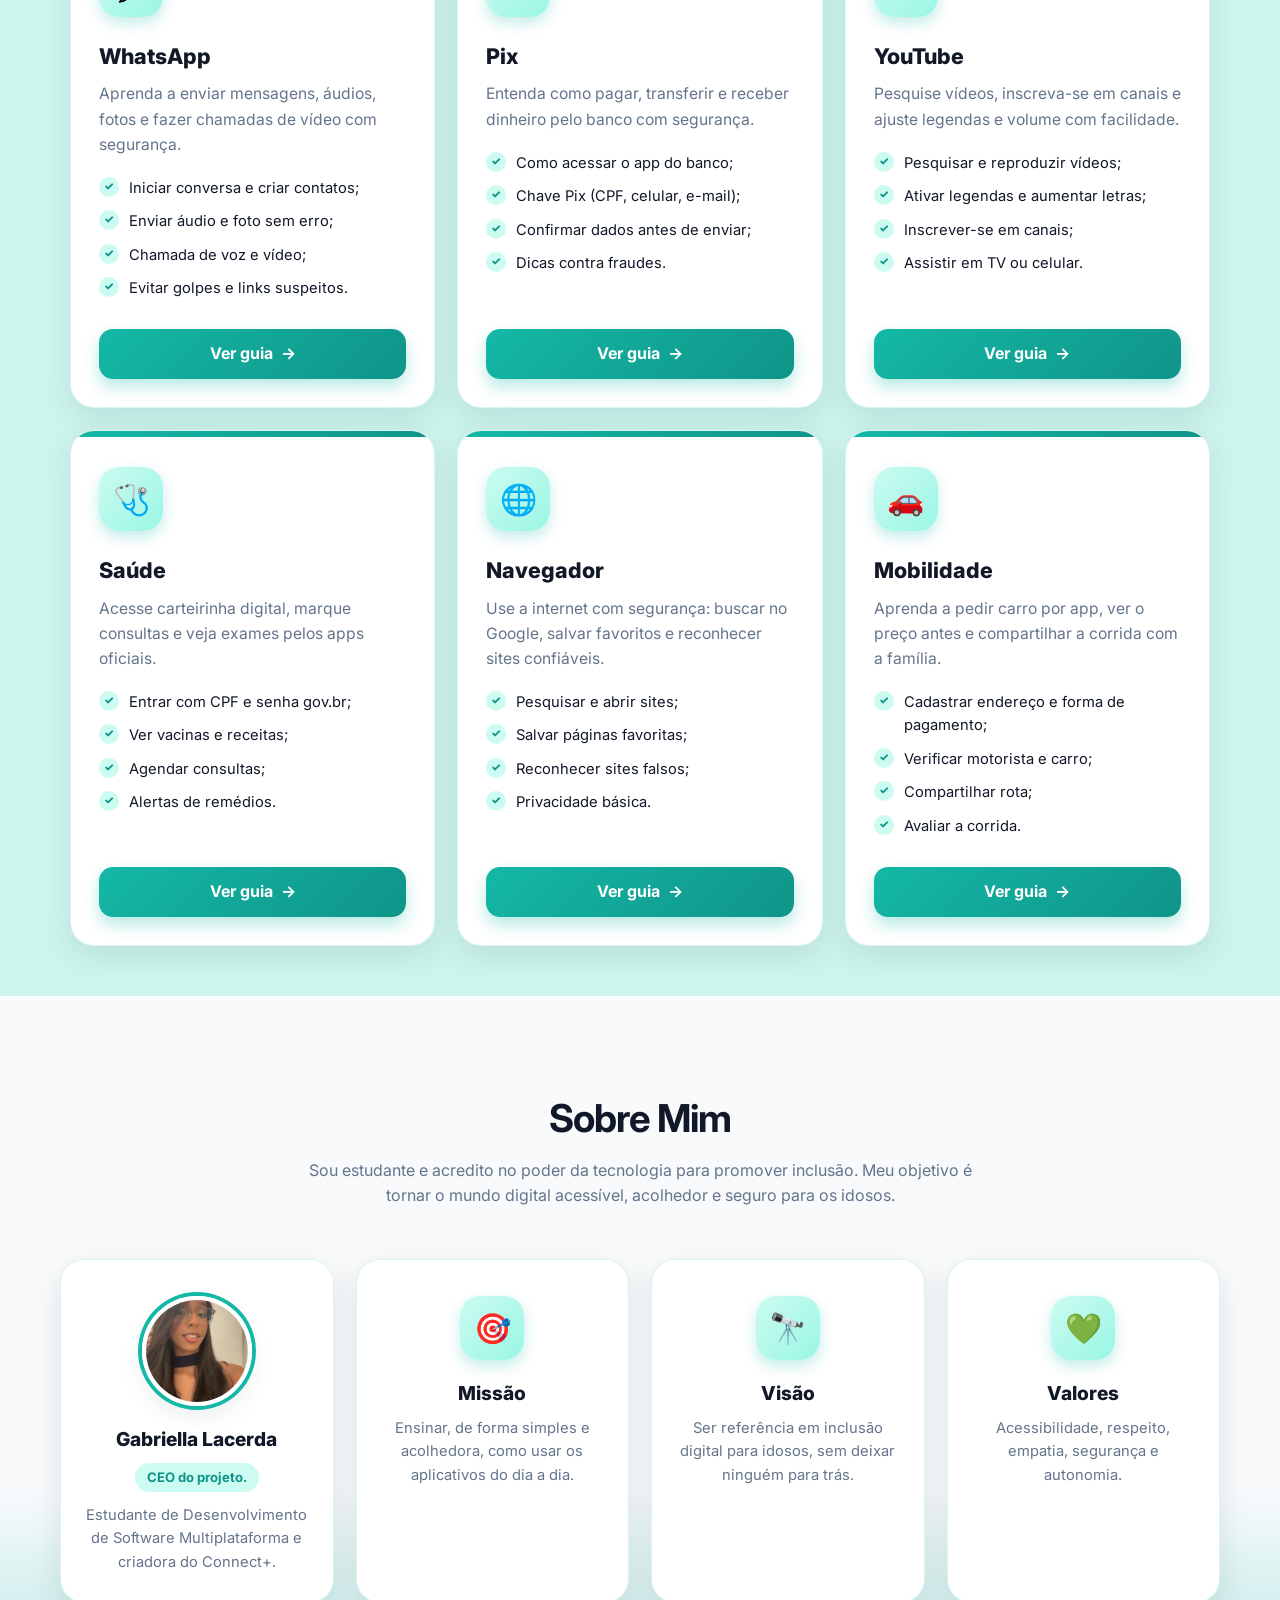
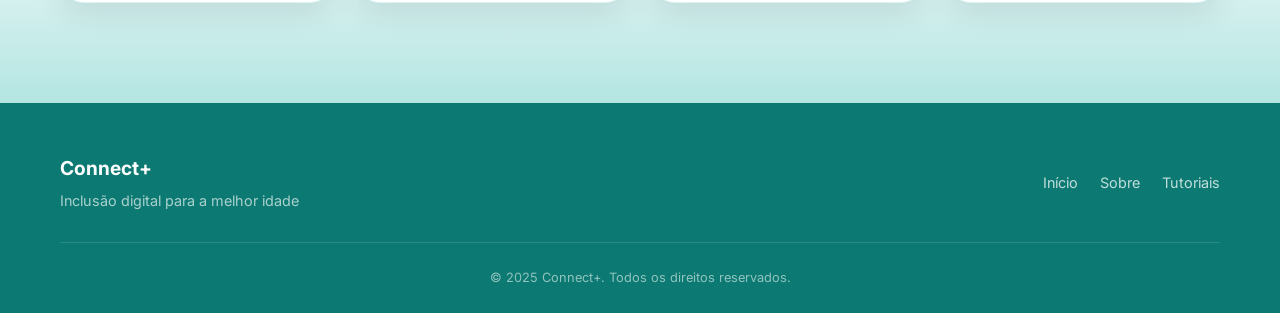
==== commit a3cdfc4d: "new save" ====
--- a/index.html
+++ b/index.html
@@ -4,7 +4,7 @@
   <meta charset="utf-8" />
   <meta name="viewport" content="width=device-width, initial-scale=1" />
   <title>Connect+ | Inclusão para todos</title>
-  <link rel="icon" href="IMG/logo.connect.svg" type="IMG/logo">
+  <link rel="icon" href="IMG/logoconnect.svg" type="IMG/logo">
   <meta name="description" content="Connect60+ é uma plataforma de inclusão digital para idosos, com cursos e tutoriais simples sobre WhatsApp, Pix, YouTube, Saúde, Navegador e mais." />
   <link rel="preconnect" href="https://fonts.googleapis.com" />
   <link rel="preconnect" href="https://fonts.gstatic.com" crossorigin />
@@ -217,18 +217,48 @@
       <h2 id="team-title">Sobre Mim</h2>
       <p class="team__intro">
        Sou estudante e acredito no poder da tecnologia para promover inclusão.
-      Meu objetivo é tornar o mundo digital acessível, acolhedor e seguro para os idosos.
+      Meu objetivo é tornar  o mundo digital acessível, acolhedor e seguro para os idosos.
       </p>
 
       <div class="team__grid">
         <!-- Card integrante 1 -->
         <article class="team-card">
           <div class="team-card__img">
-            <img src="IMG/euzinha.png" alt="Foto integrante 1" />
+            <img src="IMG/euzinha.png" alt="Foto de Gabriella Lacerda" />
           </div>
           <h3 class="team-card__name">Gabriella Lacerda</h3>
           <p class="team-card__role">CEO do projeto.</p>
-        </article>
+          <p class="team-card__text">
+          Estudante de Desenvolvimento de Software Multiplataforma e criadora do Connect+.
+        </p>
+        </article>
+
+        <!-- Missão -->
+         <article class="team-card">
+        <div class="team-card__icon" aria-hidden="true">🎯</div>
+        <h3 class="team-card__name">Missão</h3>
+        <p class="team-card__text">
+          Ensinar, de forma simples e acolhedora, como usar os aplicativos do dia a dia.
+        </p>
+      </article>
+
+       <!-- Visão -->
+           <article class="team-card">
+        <div class="team-card__icon" aria-hidden="true">🔭</div>
+        <h3 class="team-card__name">Visão</h3>
+        <p class="team-card__text">
+          Ser referência em inclusão digital para idosos, sem deixar ninguém para trás.
+        </p>
+      </article>
+
+      <!-- Valores -->
+       <article class="team-card">
+        <div class="team-card__icon" aria-hidden="true">💚</div>
+        <h3 class="team-card__name">Valores</h3>
+        <p class="team-card__text">
+          Acessibilidade, respeito, empatia, segurança e autonomia.
+        </p>
+      </article>
       </div>
     </div>
   </section>
--- a/CSS/style.css
+++ b/CSS/style.css
@@ -402,50 +402,58 @@
 
 .card {
   position: relative;
-  box-shadow: 10px 18px 28px rgba(6, 40, 36, 0.28);
-
   display: flex;
   flex-direction: column;
 
-  padding: 28px;
-
-  min-height: 35px;
-
-  background: white;
-
-  border: 1px solid var(--border);
-
-  border-radius: var(--radius);
-
-  box-shadow: var(--shadow-sm);
-
-  transition: 0.25s ease;
+  padding: 36px 28px 28px;
+
+  background: #fff;
+  border: 1px solid rgba(20, 184, 166, 0.15);
+  border-radius: 24px;
+  box-shadow: 0 10px 30px rgba(6, 40, 36, 0.1);
+  overflow: hidden;
+
+  transition: transform 0.3s ease, box-shadow 0.3s ease;
+}
+
+/* faixa teal no topo */
+.card::before {
+  content: "";
+  position: absolute;
+  top: 0;
+  left: 0;
+  right: 0;
+  height: 6px;
+  background: linear-gradient(90deg, var(--teal), var(--teal-dark));
 }
 
 .card:hover {
-  transform: translateY(-6px);
-
-  box-shadow: 14px 24px 34px rgba(6, 40, 36, 0.32);
+  transform: translateY(-8px);
+  box-shadow: 0 22px 44px rgba(6, 40, 36, 0.22);
 }
 
 /* ÍCONE */
 
 .card__icon {
-  width: 58px;
-  height: 58px;
+  width: 64px;
+  height: 64px;
 
   display: grid;
   place-items: center;
 
   margin-bottom: 22px;
 
-  border-radius: 16px;
-
-  background: var(--primary-light);
-
-  color: var(--primary);
-
-  font-size: 27px;
+  border-radius: 20px;
+  background: linear-gradient(135deg, #ccfbf1, #99f6e4);
+  box-shadow: 0 6px 14px rgba(20, 184, 166, 0.25);
+
+  font-size: 30px;
+
+  transition: transform 0.3s ease;
+}
+
+.card:hover .card__icon {
+  transform: scale(1.08) rotate(-4deg);
 }
 
 /* TÍTULO */
@@ -453,7 +461,9 @@
 .card__title {
   margin-bottom: 8px;
 
-  font-size: 1.25rem;
+  font-size: 1.35rem;
+  font-weight: 800;
+  color: var(--text);
 }
 
 /* TEXTO */
@@ -461,9 +471,9 @@
 .card__text {
   color: var(--text-light);
 
-  font-size: 0.95rem;
-
-  margin-bottom: 18px;
+  font-size: 0.98rem;
+
+  margin-bottom: 20px;
 }
 
 /* LISTA */
@@ -472,24 +482,38 @@
   list-style: none;
 
   display: grid;
-
-  gap: 8px;
-
-  margin-bottom: 25px;
-
-  color: var(--text-light);
-
-  font-size: 0.88rem;
+  gap: 10px;
+
+  margin-bottom: 28px;
+
+  color: var(--text);
+
+  font-size: 0.92rem;
+}
+
+.card__bullets li {
+  display: flex;
+  align-items: flex-start;
+  gap: 10px;
 }
 
 .card__bullets li::before {
-  content: "•";
-
-  color: var(--secondary);
-
-  font-weight: 900;
-
-  margin-right: 8px;
+  content: "✓";
+
+  flex-shrink: 0;
+
+  width: 20px;
+  height: 20px;
+
+  display: grid;
+  place-items: center;
+
+  border-radius: 50%;
+  background: #ccfbf1;
+  color: var(--teal-dark);
+
+  font-size: 0.7rem;
+  font-weight: 800;
 }
 
 /* BOTÃO CARD */
@@ -499,17 +523,27 @@
 
   width: 100%;
 
-  background: var(--primary-light);
-
-  color: var(--primary);
-
-  border: 1px solid transparent;
+  background: linear-gradient(135deg, var(--teal), var(--teal-dark));
+  color: #fff;
+
+  border: none;
+  border-radius: 14px;
+  box-shadow: 0 8px 16px rgba(20, 184, 166, 0.3);
+}
+
+.btn--card::after {
+  content: "→";
+  margin-left: 8px;
+  transition: transform 0.2s ease;
 }
 
 .btn--card:hover {
-  background: var(--primary);
-
-  color: white;
+  background: linear-gradient(135deg, var(--teal-dark), var(--teal-darker));
+  color: #fff;
+}
+
+.btn--card:hover::after {
+  transform: translateX(4px);
 }
 
 /* =========================================================
@@ -519,7 +553,7 @@
 .team {
   padding: 100px 0;
 
- background: linear-gradient(
+  background: linear-gradient(
     to top,
     rgba(20, 184, 166, 0.30) 0%,
     rgba(20, 184, 166, 0) 30%
@@ -541,46 +575,54 @@
 }
 
 .team__grid {
-  display: flex;
-  justify-content: center;
+  display: grid;
+  grid-template-columns: repeat(4, 1fr);
+  gap: 22px;
 }
 
 .team-card {
-  width: 280px;
-  padding: 24px 16px;
+  position: relative;
+
+  padding: 36px 22px 28px;
 
   text-align: center;
 
-  background: var(--background);
-
-  border: 1px solid var(--border);
-
-  border-radius: var(--radius);
-
-  transition: 0.2s ease;
+  background: #fff;
+  border: 1px solid rgba(20, 184, 166, 0.15);
+  border-radius: 24px;
+  box-shadow: 0 10px 30px rgba(6, 40, 36, 0.1);
+  overflow: hidden;
+
+  transition: transform 0.3s ease, box-shadow 0.3s ease;
+}
+
+/* faixa teal no topo */
+.team-card::before {
+  content: "";
+  position: absolute;
+  top: 0;
+  left: 0;
+  right: 0;
+  height: 6px;
+
 }
 
 .team-card:hover {
-  transform: translateY(-4px);
-
-  background: white;
-
-  box-shadow: var(--shadow);
+  transform: translateY(-8px);
+  box-shadow: 0 22px 44px rgba(6, 40, 36, 0.22);
 }
 
 .team-card__img {
-  width: 90px;
-  height: 90px;
-
-  margin: 0 auto 16px;
+  width: 110px;
+  height: 110px;
+
+  margin: 0 auto 18px;
 
   border-radius: 50%;
-
   overflow: hidden;
 
-  border: 4px solid white;
-
-  box-shadow: var(--shadow);
+  border: 4px solid #fff;
+  box-shadow: 0 0 0 4px var(--teal), var(--shadow);
 }
 
 .team-card__img img {
@@ -590,16 +632,48 @@
   object-fit: cover;
 }
 
+.team-card__icon {
+  width: 64px;
+  height: 64px;
+
+  display: grid;
+  place-items: center;
+
+  margin: 0 auto 18px;
+
+  border-radius: 20px;
+  background: linear-gradient(135deg, #ccfbf1, #99f6e4);
+  box-shadow: 0 6px 14px rgba(20, 184, 166, 0.25);
+
+  font-size: 30px;
+}
+
 .team-card__name {
-  font-size: 1rem;
-
-  margin-bottom: 4px;
+  margin-bottom: 8px;
+
+  font-size: 1.2rem;
+  font-weight: 800;
+  color: var(--text);
 }
 
 .team-card__role {
+  display: inline-block;
+
+  margin-bottom: 12px;
+  padding: 4px 12px;
+
+  background: #ccfbf1;
+  color: var(--teal-dark);
+  border-radius: 999px;
+
+  font-size: 0.82rem;
+  font-weight: 700;
+}
+
+.team-card__text {
   color: var(--text-light);
 
-  font-size: 0.82rem;
+  font-size: 0.92rem;
 }
 
 
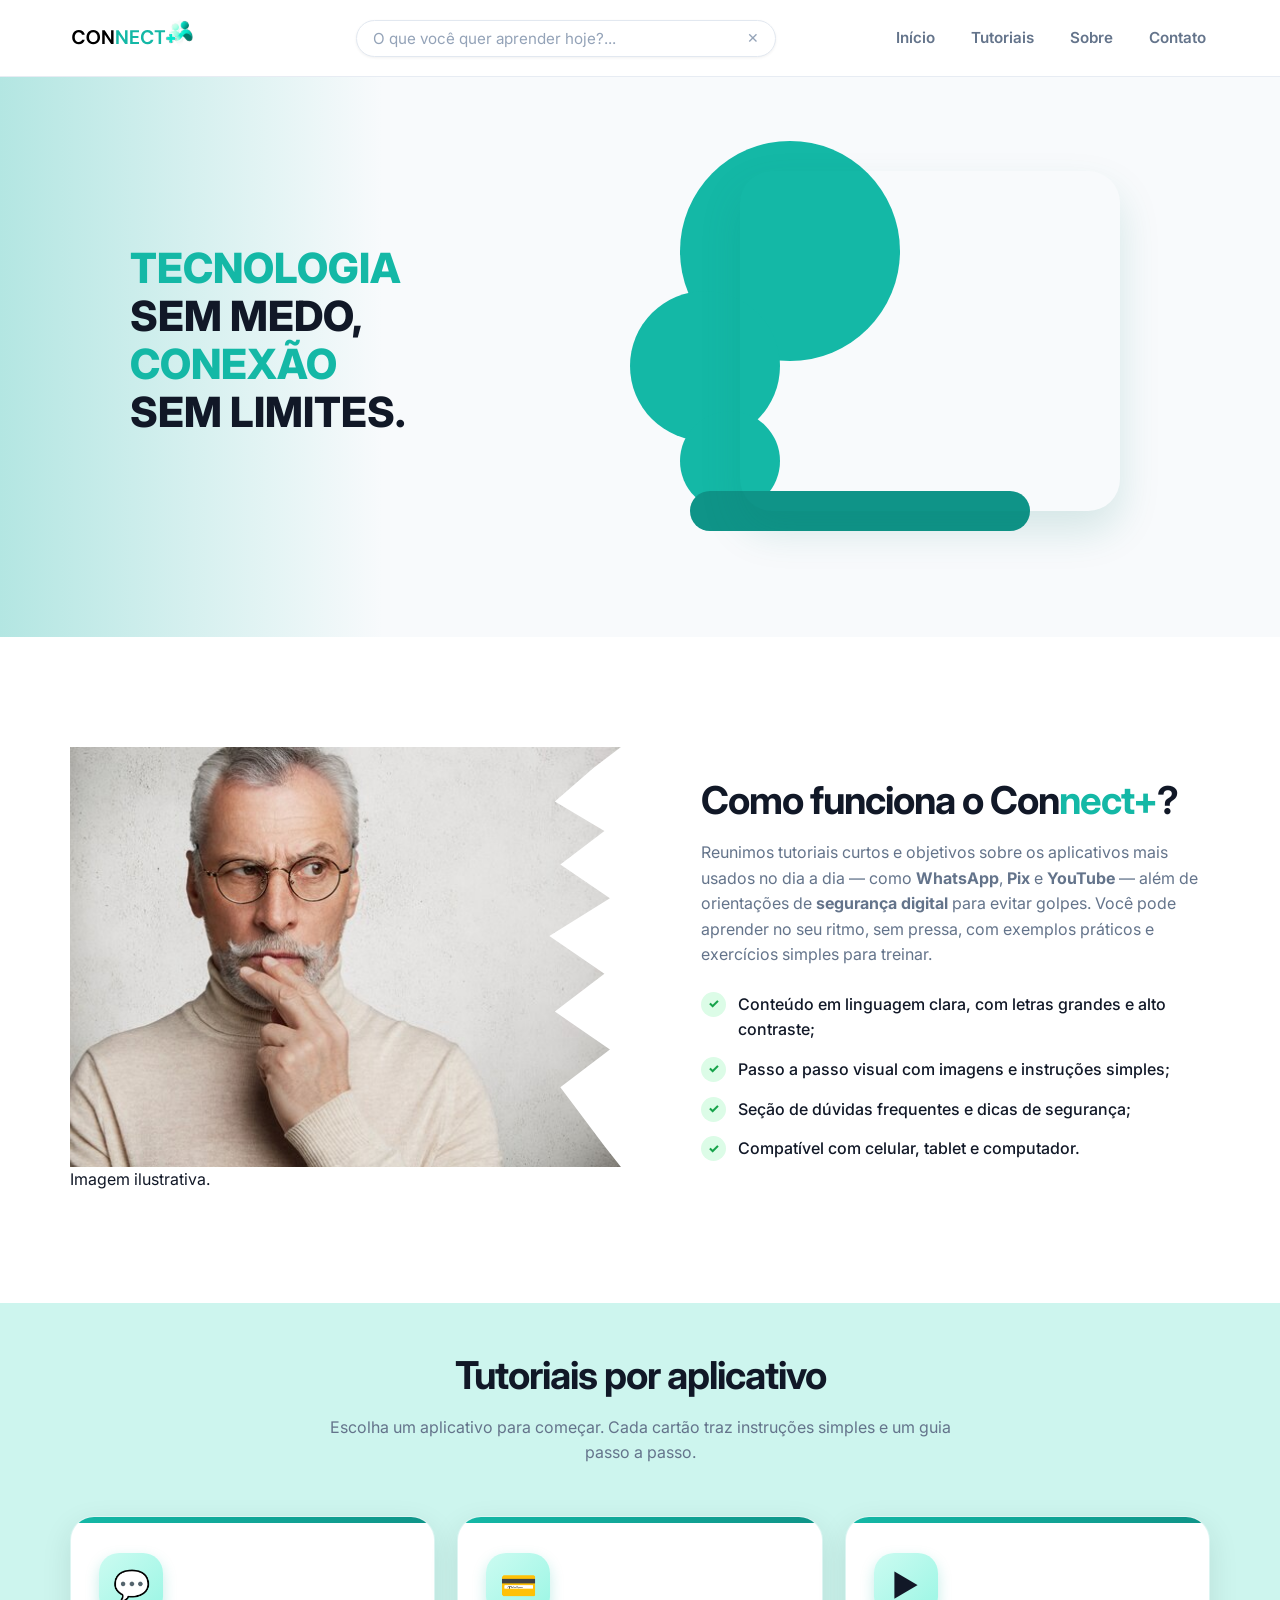
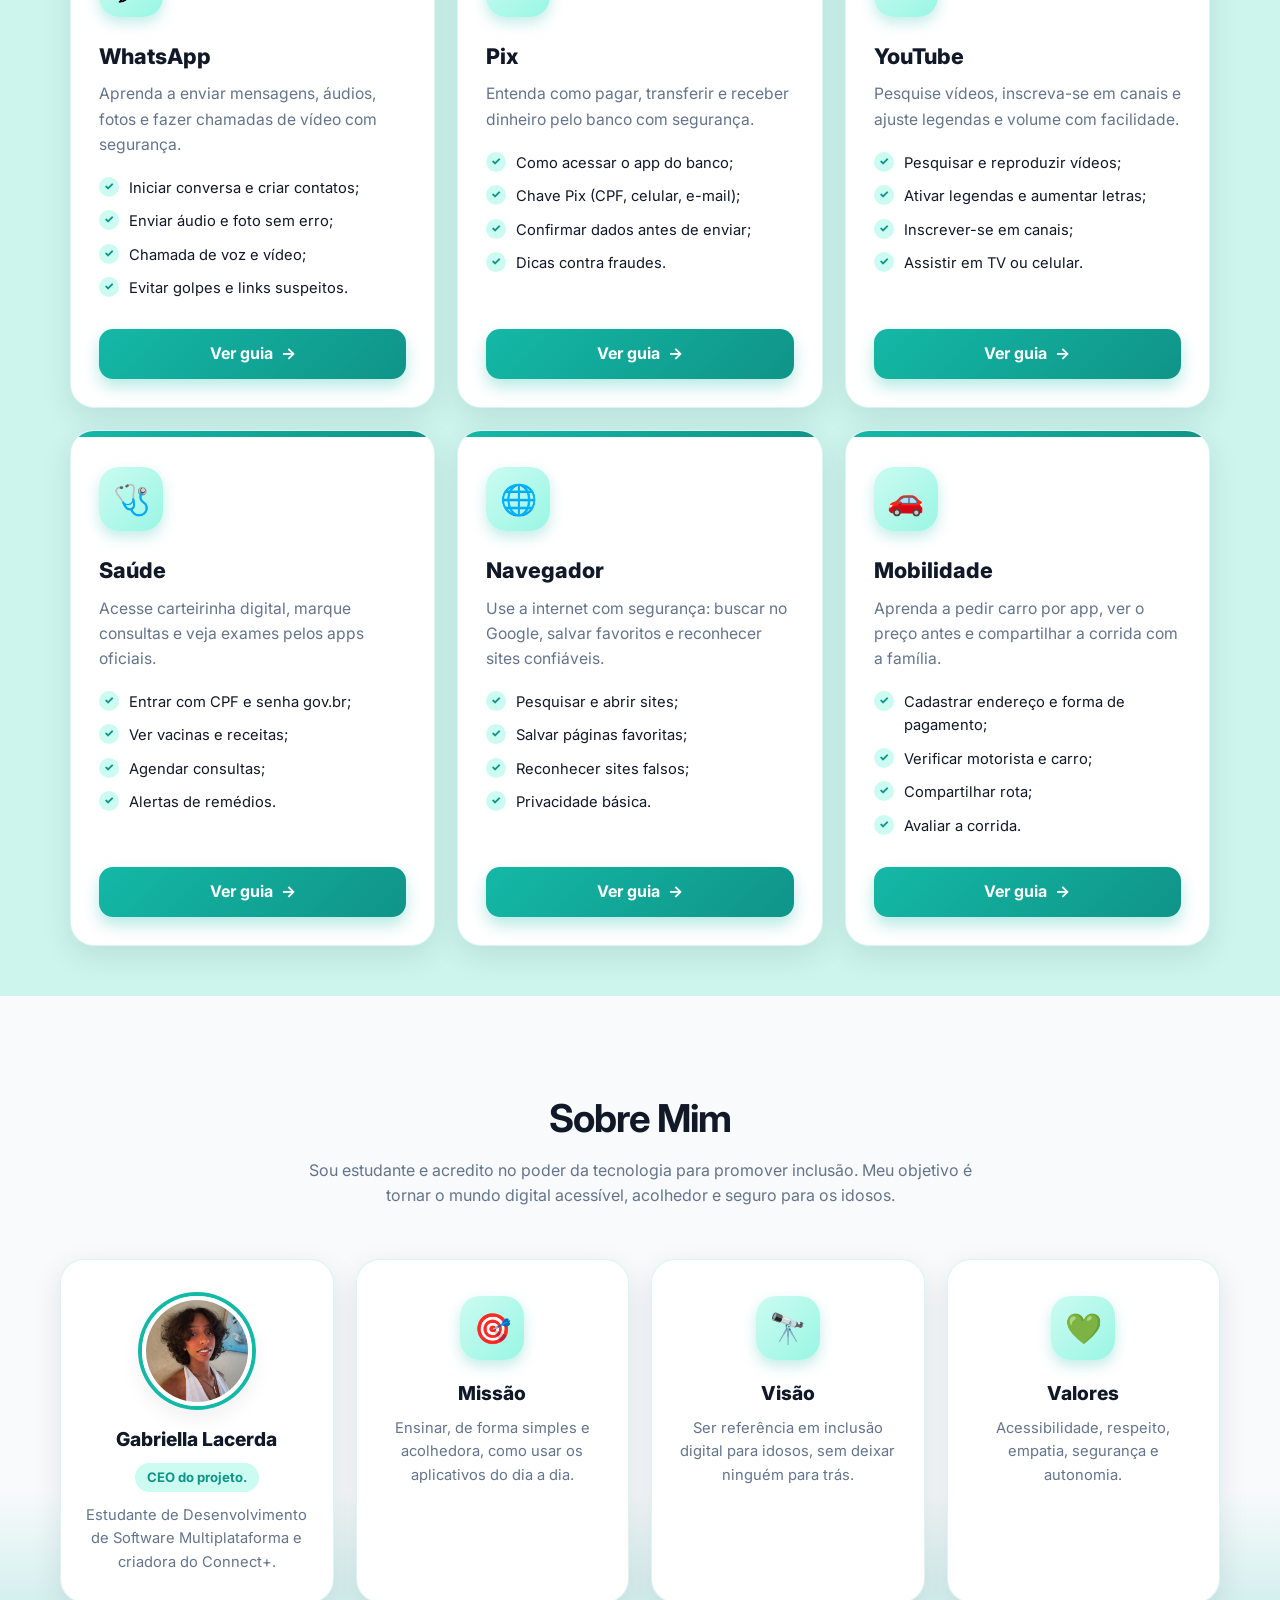
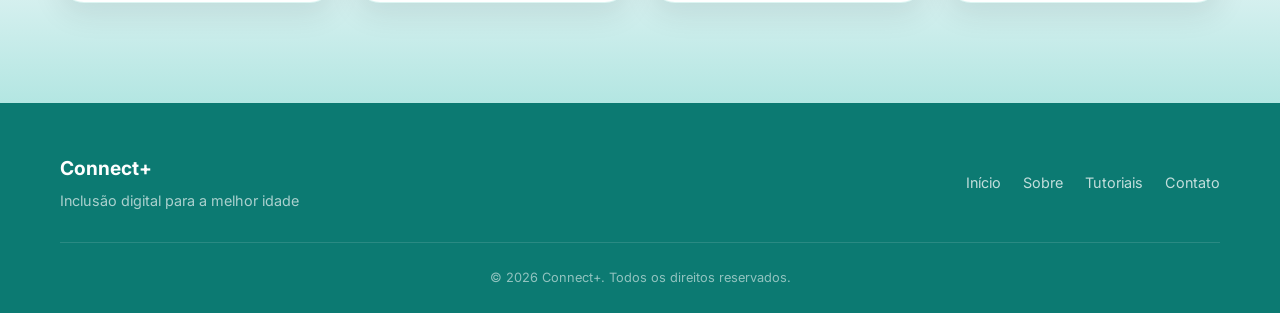
==== commit 730440fb: "Finalizado" ====
--- a/index.html
+++ b/index.html
@@ -16,31 +16,32 @@
 <body>
   <!-- Cabeçalho -->
   <header class="site-header" role="banner">
-    <div class="container header__inner">
-
-      <a class="brand" href="#" aria-label="Página inicial Connect+">
-        <img src="IMG/logotipo.connect.svg" alt="Connect+" class="brand__logo" />
-        </a>
-
+  <div class="container header__inner">
+    <a class="brand" href="index.html" aria-label="Página inicial Connect+">
+      <img src="IMG/logotipo.connect.svg" alt="Connect+" class="brand__logo" />
+    </a>
+
+    <button class="nav-toggle" type="button" aria-label="Abrir menu" aria-expanded="false" aria-controls="menu-principal">
+      <span></span><span></span><span></span>
+    </button>
+
+    <div class="header__menu" id="menu-principal">
       <form class="search" role="search" action="#" onsubmit="return false;">
-        <input
-          type="search"
-          class="search__input"
-          placeholder="O que você quer aprender hoje?..."
-          aria-label="O que você quer aprender hoje?"
-        />
+        <input type="search" class="search__input" placeholder="O que você quer aprender hoje?..." aria-label="O que você quer aprender hoje?" />
         <button type="submit" class="search__clear" aria-label="Limpar busca">✕</button>
       </form>
 
       <nav class="nav" aria-label="principal">
         <ul class="nav__list">
-          <li><a href="#inicio">Início</a></li>
-          <li><a href="#cursos">Tutoriais</a></li>
-          <li><a href="#contato">Contato</a></li>
+          <li><a href="index.html#inicio">Início</a></li>
+          <li><a href="index.html#cursos">Tutoriais</a></li>
+          <li><a href="index.html#sobre-nos">Sobre</a></li>
+          <li><a href="contato.html">Contato</a></li>
         </ul>
       </nav>
     </div>
-  </header>
+  </div>
+</header>
 
   <!-- Hero / Título principal + subtítulo explicativo -->
   <section class="hero" id="inicio">
@@ -142,7 +143,7 @@
             <li>Confirmar dados antes de enviar;</li>
             <li>Dicas contra fraudes.</li>
           </ul>
-          <a class="btn btn--card" href="tutoriais/pix.html">Ver guia</a>
+          <a class="btn btn--card" href="pix.html">Ver guia</a>
         </article>
 
         <!-- YouTube -->
@@ -174,7 +175,7 @@
             <li>Agendar consultas;</li>
             <li>Alertas de remédios.</li>
           </ul>
-          <a class="btn btn--card" href="tutoriais/saude.html">Ver guia</a>
+          <a class="btn btn--card" href="saude.html">Ver guia</a>
         </article>
 
         <!-- Navegador (Chrome) -->
@@ -190,7 +191,7 @@
             <li>Reconhecer sites falsos;</li>
             <li>Privacidade básica.</li>
           </ul>
-          <a class="btn btn--card" href="tutoriais/navegador.html">Ver guia</a>
+          <a class="btn btn--card" href="navegador.html">Ver guia</a>
         </article>
 
         <!-- Uber / Mobilidade -->
@@ -206,7 +207,7 @@
             <li>Compartilhar rota;</li>
             <li>Avaliar a corrida.</li>
           </ul>
-          <a class="btn btn--card" href="tutoriais/uber.html">Ver guia</a>
+          <a class="btn btn--card" href="mobilidade.html">Ver guia</a>
         </article>
       </div>
     </div>
@@ -224,7 +225,7 @@
         <!-- Card integrante 1 -->
         <article class="team-card">
           <div class="team-card__img">
-            <img src="IMG/euzinha.png" alt="Foto de Gabriella Lacerda" />
+            <img src="IMG/eu.diva.jpg" alt="Foto de Gabriella Lacerda" />
           </div>
           <h3 class="team-card__name">Gabriella Lacerda</h3>
           <p class="team-card__role">CEO do projeto.</p>
@@ -264,7 +265,7 @@
   </section>
 
   <!-- Rodapé -->
-  <footer class="site-footer" id="contato">
+  <footer class="site-footer" id="rodape">
     <div class="container footer__inner">
       <div class="footer__brand">
         <strong>Connect+</strong>
@@ -272,11 +273,13 @@
       </div>
       <div class="footer__links">
         <a href="#inicio">Início</a>
-        <a href="#sobre">Sobre</a>
+        <a href="#sobre-nos">Sobre</a>
         <a href="#cursos">Tutoriais</a>
-      </div>
-      <p class="footer__copy">© 2025 Connect+. Todos os direitos reservados.</p>
+         <a href="contato.html">Contato</a>
+      </div>
+      <p class="footer__copy">© 2026 Connect+. Todos os direitos reservados.</p>
     </div>
   </footer>
+  <script src="JS/navbar.js" defer></script>
 </body>
 </html>
--- a/CSS/style.css
+++ b/CSS/style.css
@@ -680,4 +680,97 @@
 /* =========================================================
    RESPONSIVIDADE
    ========================================================= */
-
+.hero__frame video {
+  width: 100%;
+  height: 100%;
+  object-fit: cover;
+  display: block;
+}
+
+@media (max-width: 1024px) {
+  .hero {
+    padding: 48px 0 64px;
+  }
+
+  .hero__inner {
+    flex-direction: column;
+    gap: 32px;
+    text-align: center;
+  }
+
+  .hero__title {
+    padding-left: 0;
+  }
+
+  .hero__media {
+    margin: 0 auto;
+  }
+}
+
+@media (max-width: 900px) {
+  .about {
+    padding: 70px 0;
+  }
+
+  .about__grid {
+    grid-template-columns: 1fr;
+    gap: 40px;
+  }
+
+  .cards {
+    padding: 40px 0;
+  }
+
+  .cards__grid,
+  .team__grid {
+    grid-template-columns: repeat(2, 1fr);
+  }
+}
+
+@media (max-width: 560px) {
+  .hero__title {
+    font-size: 1.9rem;
+  }
+
+  .hero__media {
+    width: 100%;
+    height: 340px;
+  }
+
+  .hero__frame {
+    top: 24px;
+    width: 88%;
+    height: 280px;
+  }
+
+  .hero__blob--1 { width: 170px; height: 170px; left: 10px; }
+  .hero__blob--2 { width: 120px; height: 120px; top: 120px; left: -20px; }
+  .hero__blob--3 { width: 80px; height: 80px; top: 220px; left: 10px; }
+
+  .hero__bar {
+    left: 16px;
+    width: 75%;
+    height: 32px;
+    bottom: 6px;
+  }
+
+  .about,
+  .team {
+    padding: 60px 0;
+  }
+
+  .cards__grid,
+  .team__grid {
+    grid-template-columns: 1fr;
+  }
+
+  .cards__decor {
+    width: 130px;
+    height: 130px;
+    opacity: 0.6;
+  }
+
+  .card {
+    padding: 32px 22px 24px;
+  }
+}
--- a/CSS/navbar.css
+++ b/CSS/navbar.css
@@ -192,3 +192,135 @@
 /* =========================================================
    RESPONSIVIDADE (navbar + footer)
    ========================================================= */
+.brand {
+  width: 190px;
+  flex-shrink: 0;
+}
+
+.header__menu {
+  flex: 1;
+  display: flex;
+  align-items: center;
+  justify-content: space-between;
+  gap: 24px;
+}
+
+.header__menu .search {
+  margin-inline: auto;
+}
+
+.nav-toggle {
+  display: none;
+}
+
+.nav-toggle {
+  display: none;
+}
+
+@media (max-width: 900px) {
+  .header__inner {
+    position: static;
+    height: 76px;
+    flex-wrap: nowrap;
+    padding: 0;
+  }
+
+  .brand {
+    width: 150px;
+  }
+
+  .brand__logo {
+    height: 84px;
+  }
+
+  .nav-toggle {
+    display: flex;
+    flex-direction: column;
+    justify-content: center;
+    gap: 5px;
+
+    width: 48px;
+    height: 48px;
+    padding: 0 12px;
+
+    background: #fff;
+    border: 1px solid var(--border);
+    border-radius: 12px;
+    cursor: pointer;
+  }
+
+  .nav-toggle span {
+    display: block;
+    height: 3px;
+    border-radius: 3px;
+    background: var(--text);
+    transition: transform 0.25s ease, opacity 0.25s ease;
+  }
+
+  .nav-toggle[aria-expanded="true"] span:nth-child(1) {
+    transform: translateY(8px) rotate(45deg);
+  }
+
+  .nav-toggle[aria-expanded="true"] span:nth-child(2) {
+    opacity: 0;
+  }
+
+  .nav-toggle[aria-expanded="true"] span:nth-child(3) {
+    transform: translateY(-8px) rotate(-45deg);
+  }
+
+  /* painel que abre embaixo do cabeçalho */
+  .header__menu {
+    display: none;
+
+    position: absolute;
+    top: 100%;
+    left: 0;
+    right: 0;
+    flex-direction: column;
+    gap: 16px;
+    padding: 20px;
+    background: #fff;
+    border-bottom: 1px solid var(--border);
+    box-shadow: 0 16px 24px rgba(6, 40, 36, 0.12);
+    flex: none;
+    align-items: stretch;
+    justify-content: flex-start;
+  }
+  .header__menu .search {
+  margin-inline: 0;
+}
+
+  .header__menu.is-open {
+    display: flex;
+  }
+
+  .search {
+    flex: none;
+    width: 100%;
+    max-width: 100%;
+  }
+
+  .nav__list {
+    flex-direction: column;
+    align-items: stretch;
+    gap: 4px;
+  }
+
+  .nav__list a {
+    padding: 14px 16px;
+    font-size: 1.1rem;
+  }
+}
+
+@media (max-width: 650px) {
+  .footer__inner {
+    grid-template-columns: 1fr;
+    text-align: center;
+  }
+
+  .footer__links {
+    justify-content: center;
+    flex-wrap: wrap;
+  }
+}
